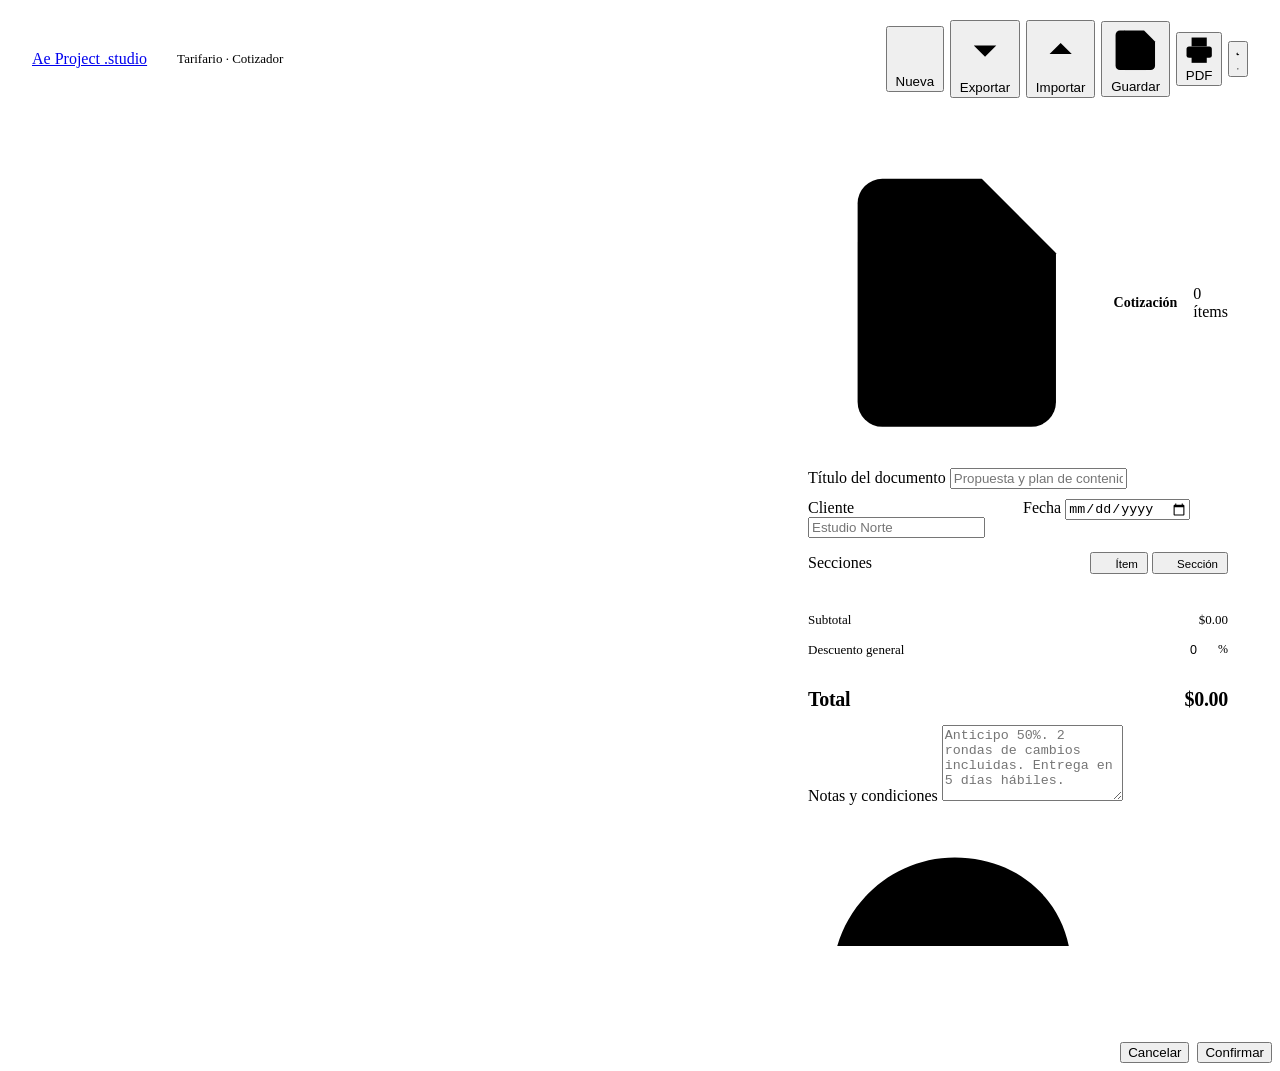
==== tarifario.html @ f72361fa "Add files via upload" ====
<!DOCTYPE html>
<html lang="es" data-theme="light">
<head>
<meta charset="UTF-8" />
<meta name="viewport" content="width=device-width, initial-scale=1.0" />
<meta name="theme-color" content="#FE0557" />
<title>Tarifario · Ae Project .studio</title>
<link rel="preconnect" href="https://fonts.googleapis.com">
<link rel="preconnect" href="https://fonts.gstatic.com" crossorigin>
<link href="https://fonts.googleapis.com/css2?family=Inter:wght@400;500;600;700&family=JetBrains+Mono:wght@400;500&display=swap" rel="stylesheet">
<link rel="stylesheet" href="assets/base.css" />

<style>
  /* ============================================================
     Header de aplicación
     ============================================================ */
  .app-header {
    position: sticky; top: 0; z-index: 50;
    display: flex; align-items: center; gap: 14px;
    padding: 12px 24px;
    background: color-mix(in srgb, var(--bg) 82%, transparent);
    backdrop-filter: blur(14px);
    -webkit-backdrop-filter: blur(14px);
    border-bottom: 1px solid var(--border);
  }
  .app-header .tool-name {
    font-size: 13px; color: var(--text-muted);
    padding-left: 12px; margin-left: 4px;
    border-left: 1px solid var(--border);
  }
  .app-header .spacer { flex: 1; }
  .app-header .actions { display: flex; gap: 6px; align-items: center; }

  /* ============================================================
     Layout
     ============================================================ */
  .tarifario-main {
    display: grid;
    grid-template-columns: minmax(0, 1fr) 460px;
    gap: 24px;
    padding: 24px;
    max-width: 1480px;
    margin: 0 auto;
    align-items: start;
  }

  /* ---------- Catálogo ---------- */
  .cat-block { margin-bottom: 32px; }
  .cat-block:last-child { margin-bottom: 0; }
  .cat-head {
    display: flex; align-items: center; gap: 12px;
    margin-bottom: 14px;
  }
  .cat-head .cat-name {
    font-size: 11px; font-weight: 600;
    text-transform: uppercase; letter-spacing: 0.1em;
    color: var(--text-subtle);
    white-space: nowrap;
  }
  .cat-head .cat-rule { flex: 1; height: 1px; background: var(--border); }
  .cat-head .cat-count {
    font-family: var(--font-mono);
    font-size: 11px;
    color: var(--text-subtle);
  }

  .serv-grid {
    display: grid;
    grid-template-columns: repeat(auto-fill, minmax(240px, 1fr));
    gap: 10px;
  }

  .serv {
    text-align: left;
    background: var(--surface);
    border: 1px solid var(--border);
    border-radius: var(--r-lg);
    padding: 14px;
    display: flex; flex-direction: column; gap: 8px;
    transition: border-color var(--dur) var(--ease),
                transform var(--dur) var(--ease),
                box-shadow var(--dur) var(--ease);
    cursor: pointer;
    font: inherit; color: inherit;
  }
  .serv:hover {
    transform: translateY(-2px);
    border-color: transparent;
    box-shadow: var(--shadow-md);
  }
  .serv:active { transform: translateY(0); }
  .serv .serv-name {
    font-size: 13.5px; font-weight: 600;
    line-height: 1.35;
    color: var(--text);
  }
  .serv .serv-desc {
    font-size: 12px; color: var(--text-muted);
    line-height: 1.5;
    display: -webkit-box;
    -webkit-line-clamp: 3;
    -webkit-box-orient: vertical;
    overflow: hidden;
  }
  .serv .serv-foot {
    margin-top: auto;
    padding-top: 10px;
    display: flex; align-items: baseline; justify-content: space-between;
    gap: 8px;
  }
  .serv .serv-price {
    font-size: 15px; font-weight: 700;
    color: var(--brand);
    letter-spacing: -0.01em;
    font-variant-numeric: tabular-nums;
  }
  .serv .serv-price small {
    font-weight: 500; font-size: 11px;
    color: var(--text-subtle);
    letter-spacing: 0;
    margin-left: 4px;
  }
  .serv .serv-range {
    font-size: 11px;
    color: var(--text-subtle);
    font-family: var(--font-mono);
  }

  /* ---------- Panel de cotización ---------- */
  .cotizacion {
    position: sticky;
    top: 84px;
    background: var(--surface);
    border: 1px solid var(--border);
    border-radius: var(--r-lg);
    padding: 20px;
    max-height: calc(100vh - 108px);
    display: flex; flex-direction: column;
    gap: 16px;
  }
  .cotizacion .cot-head {
    display: flex; align-items: center; gap: 8px;
  }
  .cotizacion .cot-title {
    font-size: 14px; font-weight: 600;
  }
  .cotizacion .cot-body {
    display: flex; flex-direction: column; gap: 14px;
    overflow-y: auto;
    padding-right: 4px;
    margin-right: -4px;
  }
  .cotizacion .cot-body::-webkit-scrollbar { width: 6px; }
  .cotizacion .cot-body::-webkit-scrollbar-thumb {
    background: var(--surface-3); border-radius: 3px;
  }

  .meta-fields {
    display: grid;
    grid-template-columns: 1fr 1fr;
    gap: 10px;
  }
  .meta-fields .field-full { grid-column: 1 / -1; }

  /* Secciones */
  .seciones-head {
    display: flex;
    align-items: center;
    justify-content: space-between;
    margin-bottom: 10px;
  }
  .seciones-list {
    display: flex;
    flex-direction: column;
    gap: 10px;
  }
  .sec-block {
    background: var(--surface-2);
    border: 1px solid var(--border);
    border-radius: var(--r-md);
    padding: 10px;
    transition: border-color var(--dur) var(--ease),
                box-shadow var(--dur) var(--ease);
    cursor: default;
  }
  .sec-block.active {
    border-color: var(--brand);
    box-shadow: 0 0 0 3px var(--brand-glow);
  }
  .sec-block .sec-block-head {
    display: flex;
    align-items: center;
    gap: 6px;
    margin-bottom: 8px;
  }
  .sec-block .sec-num {
    font-family: var(--font-mono);
    font-size: 10px;
    color: var(--text-subtle);
    background: var(--surface-3);
    min-width: 20px;
    height: 20px;
    border-radius: var(--r-xs);
    display: inline-flex; align-items: center; justify-content: center;
    flex-shrink: 0;
    padding: 0 5px;
  }
  .sec-block .sec-title-input {
    flex: 1;
    min-width: 0;
    font: inherit;
    font-size: 13px;
    font-weight: 600;
    background: transparent;
    border: 1px solid transparent;
    border-radius: var(--r-xs);
    padding: 3px 6px;
    margin: -3px -6px;
    color: var(--text);
    transition: all var(--dur) var(--ease);
  }
  .sec-block .sec-title-input:hover { border-color: var(--border); }
  .sec-block .sec-title-input:focus {
    outline: none;
    background: var(--surface);
    border-color: var(--brand);
  }
  .sec-block .sec-title-input::placeholder {
    color: var(--text-subtle);
    font-weight: 500;
    font-style: italic;
  }
  .sec-block .sec-del {
    width: 22px; height: 22px; padding: 0;
    display: flex; align-items: center; justify-content: center;
    border-radius: var(--r-sm);
    color: var(--text-subtle);
    background: transparent; border: 0;
    cursor: pointer;
    transition: all var(--dur) var(--ease);
    flex-shrink: 0;
  }
  .sec-block .sec-del:hover {
    background: var(--danger-subtle);
    color: var(--danger);
  }
  .sec-block .sec-items {
    display: flex;
    flex-direction: column;
    gap: 6px;
  }
  .sec-block .sec-empty {
    border: 1px dashed var(--border);
    border-radius: var(--r-sm);
    padding: 12px 10px;
    text-align: center;
    font-size: 11.5px;
    color: var(--text-subtle);
    line-height: 1.5;
  }
  .sec-block .sec-subtotal {
    display: flex;
    justify-content: space-between;
    align-items: center;
    padding-top: 8px;
    margin-top: 6px;
    border-top: 1px solid var(--border);
    font-size: 12px;
    color: var(--text-muted);
    font-variant-numeric: tabular-nums;
  }
  .sec-block .sec-subtotal strong {
    color: var(--text);
    font-weight: 600;
  }

  /* Items dentro de secciones (reusa la misma estructura visual) */
  .item {
    background: var(--surface);
    border: 1px solid var(--border);
    border-radius: var(--r-sm);
    padding: 8px;
    display: grid;
    grid-template-columns: 1fr auto;
    gap: 4px 6px;
    transition: border-color var(--dur) var(--ease);
  }
  .item:hover { border-color: var(--border-strong); }
  .item .item-name {
    grid-column: 1 / 2;
    font-size: 12.5px; font-weight: 600;
    line-height: 1.3;
    overflow: hidden;
    color: var(--text);
  }
  .item .item-name input {
    width: 100%;
    font: inherit; font-weight: 600;
    background: transparent;
    border: 1px solid transparent;
    border-radius: var(--r-xs);
    padding: 2px 4px; margin: -2px -4px;
    color: inherit;
    transition: all var(--dur) var(--ease);
  }
  .item .item-name input:hover { border-color: var(--border); }
  .item .item-name input:focus {
    outline: none;
    background: var(--surface-2);
    border-color: var(--brand);
  }
  .item .item-remove {
    grid-column: 2 / 3;
    width: 20px; height: 20px; padding: 0;
    display: flex; align-items: center; justify-content: center;
    border-radius: var(--r-xs);
    color: var(--text-subtle);
    background: transparent; border: 0; cursor: pointer;
    transition: all var(--dur) var(--ease);
  }
  .item .item-remove:hover {
    background: var(--danger-subtle);
    color: var(--danger);
  }
  .item .item-desc {
    grid-column: 1 / -1;
    width: 100%;
    font: inherit;
    font-size: 11.5px;
    line-height: 1.5;
    color: var(--text-muted);
    background: transparent;
    border: 1px solid transparent;
    border-radius: var(--r-xs);
    padding: 3px 5px;
    margin: -2px -5px;
    resize: none;
    overflow: hidden;
    min-height: 20px;
    transition: all var(--dur) var(--ease);
  }
  .item .item-desc::placeholder {
    color: var(--text-subtle);
    font-style: italic;
  }
  .item .item-desc:hover { border-color: var(--border); }
  .item .item-desc:focus {
    outline: none;
    background: var(--surface-2);
    border-color: var(--brand);
    color: var(--text);
    box-shadow: 0 0 0 2px var(--brand-glow);
  }
  .item .item-row {
    grid-column: 1 / -1;
    display: grid;
    grid-template-columns: 52px 1fr auto;
    gap: 5px;
    align-items: center;
    margin-top: 2px;
  }
  .item .item-row input {
    width: 100%;
    height: 24px;
    padding: 0 6px;
    background: var(--surface-2);
    border: 1px solid var(--border);
    border-radius: var(--r-xs);
    font-size: 11.5px;
    font-variant-numeric: tabular-nums;
    color: var(--text);
    transition: all var(--dur) var(--ease);
  }
  .item .item-row input:hover { border-color: var(--border-strong); }
  .item .item-row input:focus {
    outline: none;
    border-color: var(--brand);
    box-shadow: 0 0 0 2px var(--brand-glow);
  }
  .item .item-sub {
    font-size: 12px; font-weight: 600;
    font-variant-numeric: tabular-nums;
    color: var(--text);
    min-width: 60px; text-align: right;
  }
  .item .item-hint {
    grid-column: 1 / -1;
    font-family: var(--font-mono);
    font-size: 10px;
    color: var(--text-subtle);
  }
  .item .qty-suffix { position: relative; }
  .item .qty-suffix input { padding-right: 24px; }
  .item .qty-suffix::after {
    content: attr(data-unit);
    position: absolute;
    right: 6px; top: 50%;
    transform: translateY(-50%);
    font-size: 9.5px;
    color: var(--text-subtle);
    text-transform: uppercase;
    letter-spacing: 0.05em;
    pointer-events: none;
  }

  /* Totales globales */
  .totales {
    border-top: 1px solid var(--border);
    padding-top: 14px;
    display: flex; flex-direction: column; gap: 8px;
    font-variant-numeric: tabular-nums;
  }
  .totales .l {
    display: flex; justify-content: space-between; align-items: center;
    font-size: 13px; color: var(--text-muted);
  }
  .totales .l.big {
    padding-top: 12px;
    margin-top: 4px;
    border-top: 1px solid var(--border);
    font-size: 20px; font-weight: 700;
    color: var(--text);
    letter-spacing: -0.015em;
  }
  .totales .disc-row {
    display: flex; justify-content: space-between; align-items: center;
    font-size: 13px; color: var(--text-muted);
    gap: 8px;
  }
  .totales .disc-row .disc-input {
    width: 72px; height: 28px;
    text-align: right;
    padding: 0 8px;
    background: var(--surface-2);
    border: 1px solid var(--border);
    border-radius: var(--r-sm);
    font-size: 12.5px;
    font-variant-numeric: tabular-nums;
    color: var(--text);
    transition: all var(--dur) var(--ease);
  }
  .totales .disc-row .disc-input:focus {
    outline: none;
    border-color: var(--brand);
    box-shadow: 0 0 0 3px var(--brand-glow);
  }
  .totales .disc-row .disc-suffix {
    font-family: var(--font-mono);
    font-size: 12px;
    color: var(--text-subtle);
    margin-left: -4px;
  }

  /* Saved list */
  .saved-head {
    display: flex; align-items: center; justify-content: space-between;
    margin-bottom: 10px;
  }
  .saved-list { display: flex; flex-direction: column; gap: 6px; }
  .saved-item {
    display: flex; align-items: center; gap: 8px;
    padding: 8px 8px 8px 12px;
    background: var(--surface-2);
    border: 1px solid var(--border);
    border-radius: var(--r-sm);
    font-size: 12.5px;
    transition: all var(--dur) var(--ease);
  }
  .saved-item:hover { border-color: var(--border-strong); }
  .saved-item .si-name {
    flex: 1;
    overflow: hidden; text-overflow: ellipsis; white-space: nowrap;
    color: var(--text);
  }
  .saved-item .si-date {
    font-family: var(--font-mono);
    font-size: 10.5px;
    color: var(--text-subtle);
  }
  .saved-item button {
    width: 24px; height: 24px; padding: 0;
    display: flex; align-items: center; justify-content: center;
    border-radius: var(--r-xs);
    color: var(--text-subtle);
    background: transparent; border: 0; cursor: pointer;
    transition: all var(--dur) var(--ease);
  }
  .saved-item button:hover {
    background: var(--surface-3);
    color: var(--text);
  }
  .saved-item button.danger:hover {
    background: var(--danger-subtle);
    color: var(--danger);
  }

  /* Personalización del PDF */
  .pdf-custom {
    border-top: 1px solid var(--border);
    padding-top: 14px;
    display: flex;
    flex-direction: column;
    gap: 10px;
  }
  .pdf-custom-head {
    display: flex;
    align-items: center;
    gap: 8px;
  }
  .pdf-custom-head .pch-title {
    font-size: 10.5px;
    text-transform: uppercase;
    letter-spacing: 0.08em;
    color: var(--text-subtle);
    font-weight: 600;
  }
  .pdf-fields {
    display: flex;
    flex-direction: column;
    gap: 6px;
  }
  .pdf-fields .mini-label {
    font-size: 10.5px;
    text-transform: uppercase;
    letter-spacing: 0.08em;
    color: var(--text-subtle);
    font-weight: 600;
  }

  /* Modal */
  .modal-head {
    display: flex; align-items: flex-start; gap: 12px;
    margin-bottom: 10px;
  }
  .modal-title {
    flex: 1;
    font-size: 16px; font-weight: 600;
    letter-spacing: -0.01em;
    line-height: 1.3;
  }
  .modal-x {
    width: 28px; height: 28px;
    margin: -4px -4px 0 0;
    display: flex; align-items: center; justify-content: center;
    border-radius: var(--r-sm);
    color: var(--text-subtle);
    background: transparent; border: 0; cursor: pointer;
    transition: all var(--dur) var(--ease);
  }
  .modal-x:hover { background: var(--surface-2); color: var(--text); }
  .modal-body {
    font-size: 13.5px; color: var(--text-muted);
    line-height: 1.55;
    margin-bottom: 20px;
  }
  .modal-input { margin-bottom: 20px; }
  .modal-actions {
    display: flex; justify-content: flex-end; gap: 8px;
  }

  /* Toast host */
  .toast-host {
    position: fixed;
    bottom: 24px; right: 24px;
    z-index: 200;
    display: flex; flex-direction: column; gap: 8px;
    pointer-events: none;
  }
  .toast-host .toast {
    pointer-events: auto;
    animation: toastIn 260ms var(--ease);
  }
  @keyframes toastIn {
    from { opacity: 0; transform: translateY(12px) scale(0.98); }
  }

  /* Responsive */
  @media (max-width: 1080px) {
    .tarifario-main { grid-template-columns: 1fr; padding: 16px; }
    .cotizacion { position: static; max-height: none; }
    .app-header { padding: 10px 16px; flex-wrap: wrap; }
    .app-header .tool-name { display: none; }
  }
  @media (max-width: 520px) {
    .meta-fields { grid-template-columns: 1fr; }
    .serv-grid { grid-template-columns: 1fr; }
    .app-header .actions .label-hide { display: none; }
  }
</style>
</head>

<body>

<!-- ============================================================ HEADER -->
<header class="app-header">
  <a href="index.html" class="brand">
    <span class="brand-dot"></span>
    <span class="brand-name">Ae Project</span>
    <span class="brand-tld">.studio</span>
  </a>
  <span class="tool-name">Tarifario · Cotizador</span>
  <div class="spacer"></div>

  <div class="actions">
    <button class="btn btn-ghost btn-sm" id="btnNueva">
      <svg class="icon icon-sm" viewBox="0 0 24 24"><path d="M12 5v14M5 12h14"/></svg>
      <span class="label-hide">Nueva</span>
    </button>
    <button class="btn btn-ghost btn-sm" id="btnExportar">
      <svg class="icon icon-sm" viewBox="0 0 24 24"><path d="M12 3v12M7 10l5 5 5-5M5 21h14"/></svg>
      <span class="label-hide">Exportar</span>
    </button>
    <button class="btn btn-ghost btn-sm" id="btnImportar">
      <svg class="icon icon-sm" viewBox="0 0 24 24"><path d="M12 21V9M7 14l5-5 5 5M5 3h14"/></svg>
      <span class="label-hide">Importar</span>
    </button>
    <button class="btn btn-secondary btn-sm" id="btnGuardar">
      <svg class="icon icon-sm" viewBox="0 0 24 24"><path d="M19 21H5a2 2 0 0 1-2-2V5a2 2 0 0 1 2-2h11l5 5v11a2 2 0 0 1-2 2z"/><polyline points="17 21 17 13 7 13 7 21"/><polyline points="7 3 7 8 15 8"/></svg>
      <span class="label-hide">Guardar</span>
    </button>
    <button class="btn btn-primary btn-sm" id="btnImprimir">
      <svg class="icon icon-sm" viewBox="0 0 24 24"><polyline points="6 9 6 2 18 2 18 9"/><path d="M6 18H4a2 2 0 0 1-2-2v-5a2 2 0 0 1 2-2h16a2 2 0 0 1 2 2v5a2 2 0 0 1-2 2h-2"/><rect x="6" y="14" width="12" height="8"/></svg>
      PDF
    </button>

    <button class="theme-toggle" id="themeToggle" aria-label="Cambiar tema">
      <svg class="icon icon-moon" viewBox="0 0 24 24"><path d="M21 12.79A9 9 0 1 1 11.21 3 7 7 0 0 0 21 12.79z"/></svg>
      <svg class="icon icon-sun" viewBox="0 0 24 24"><circle cx="12" cy="12" r="4"/><path d="M12 2v2M12 20v2M4.93 4.93l1.41 1.41M17.66 17.66l1.41 1.41M2 12h2M20 12h2M6.34 17.66l-1.41 1.41M19.07 4.93l-1.41 1.41"/></svg>
    </button>
  </div>
</header>

<!-- ============================================================ MAIN -->
<main class="tarifario-main">

  <div class="catalogo" id="catalogo"></div>

  <aside class="cotizacion">
    <div class="cot-head">
      <svg class="icon" viewBox="0 0 24 24" style="color:var(--text-muted)"><path d="M14 2H6a2 2 0 0 0-2 2v16a2 2 0 0 0 2 2h12a2 2 0 0 0 2-2V8z"/><polyline points="14 2 14 8 20 8"/></svg>
      <span class="cot-title">Cotización</span>
      <div class="spacer" style="flex:1"></div>
      <span class="badge" id="badgeCount">0 ítems</span>
    </div>

    <div class="cot-body">

      <div class="meta-fields">
        <div class="field field-full">
          <label class="field-label">Título del documento</label>
          <input class="input" type="text" id="titulo" placeholder="Propuesta y plan de contenido" />
        </div>
        <div class="field">
          <label class="field-label">Cliente</label>
          <input class="input" type="text" id="cliente" placeholder="Estudio Norte" />
        </div>
        <div class="field">
          <label class="field-label">Fecha</label>
          <input class="input" type="date" id="fecha" />
        </div>
      </div>

      <div>

<div class="seciones-head">
  <span class="field-label" style="margin:0">Secciones</span>
  <div style="display:flex;gap:4px">
    <button class="btn btn-ghost btn-sm" id="btnCustom" style="height:22px;padding:0 8px;font-size:11.5px">
      <svg class="icon icon-sm" viewBox="0 0 24 24" style="width:12px;height:12px"><path d="M12 5v14M5 12h14"/></svg>
      Ítem
    </button>
    <button class="btn btn-ghost btn-sm" id="btnAddSeccion" style="height:22px;padding:0 8px;font-size:11.5px">
      <svg class="icon icon-sm" viewBox="0 0 24 24" style="width:12px;height:12px"><path d="M12 5v14M5 12h14"/></svg>
      Sección
    </button>
  </div>
</div>
        
        <div class="seciones-list" id="seccionesList"></div>

      </div>

      <div class="totales">
        <div class="l">
          <span>Subtotal</span>
          <span id="subtotal">$0.00</span>
        </div>
        <div class="disc-row">
          <span>Descuento general</span>
          <div style="display:flex;align-items:center;gap:2px">
            <input class="disc-input" type="number" id="descuento" min="0" max="100" step="1" value="0" />
            <span class="disc-suffix">%</span>
          </div>
        </div>
        <div class="l big">
          <span>Total</span>
          <span id="total">$0.00</span>
        </div>
      </div>

      <div class="field">
        <label class="field-label">Notas y condiciones</label>
        <textarea class="textarea" id="notas" placeholder="Anticipo 50%. 2 rondas de cambios incluidas. Entrega en 5 días hábiles." style="min-height:70px"></textarea>
      </div>

      <!-- Personalización del PDF -->
      <div class="pdf-custom">
        <div class="pdf-custom-head">
          <svg class="icon icon-sm" viewBox="0 0 24 24" style="color:var(--text-subtle)"><circle cx="13.5" cy="6.5" r=".5"/><circle cx="17.5" cy="10.5" r=".5"/><circle cx="8.5" cy="7.5" r=".5"/><circle cx="6.5" cy="12.5" r=".5"/><path d="M12 2C6.5 2 2 6.5 2 12s4.5 10 10 10c.9 0 1.6-.7 1.6-1.6 0-.4-.2-.8-.4-1.1-.3-.3-.4-.6-.4-1.1 0-.9.7-1.6 1.6-1.6H16c3 0 5.5-2.5 5.5-5.5C21.5 6 17.5 2 12 2z"/></svg>
          <span class="pch-title">Personalización del PDF</span>
        </div>

        <div class="pdf-fields">
          <span class="mini-label">Mostrar en el PDF</span>
          <div class="chips-row" id="pdfFieldToggles"></div>
        </div>
      </div>

      <button class="btn btn-ghost btn-sm" id="btnLimpiar" style="color:var(--danger);width:100%">
        <svg class="icon icon-sm" viewBox="0 0 24 24"><path d="M3 6h18M8 6V4a2 2 0 0 1 2-2h4a2 2 0 0 1 2 2v2M19 6l-1 14a2 2 0 0 1-2 2H8a2 2 0 0 1-2-2L5 6"/></svg>
        Vaciar cotización
      </button>

      <div class="saved">
        <div class="saved-head">
          <span class="field-label" style="margin:0">Guardadas</span>
          <span class="badge" id="badgeSaved">0</span>
        </div>
        <div class="saved-list" id="savedList"></div>
      </div>

    </div>
  </aside>

</main>

<!-- Modal reutilizable -->
<div class="modal" id="appModal" role="dialog" aria-modal="true">
  <div class="modal-backdrop" data-close></div>
  <div class="modal-panel">
    <div class="modal-head">
      <h3 class="modal-title" id="modalTitle"></h3>
      <button class="modal-x" data-close aria-label="Cerrar">
        <svg class="icon icon-sm" viewBox="0 0 24 24"><path d="M18 6L6 18M6 6l12 12"/></svg>
      </button>
    </div>
    <p class="modal-body" id="modalBody"></p>
    <div class="modal-input" id="modalInputWrap" hidden>
      <input class="input" id="modalInput" />
    </div>
    <div class="modal-actions">
      <button class="btn btn-ghost" data-close id="modalCancel">Cancelar</button>
      <button class="btn btn-primary" id="modalConfirm">Confirmar</button>
    </div>
  </div>
</div>

<div id="printArea"></div>
<div class="toast-host" id="toastHost"></div>

<script src="assets/utils.js"></script>
<script>
/* ============================================================
   CONFIGURACIÓN
   ────────────────────────────────────────────────────────────
   LOGO: coloca tu archivo en assets/logo.png (PNG con
   transparencia). Si no existe, se usará el "Ae" por defecto.
   ============================================================ */
const LOGO_URL = "assets/logo.png";

/* ============================================================
   DATOS — edita aquí precios y servicios
   ============================================================ */
const SERVICIOS = [
  { id:"h-operativa", cat:"Tarifas por hora", nombre:"Hora operativa base", desc:"Para presupuestos a medida o tareas misceláneas.", precio:5, unidad:"hora" },
  { id:"h-extra", cat:"Tarifas por hora", nombre:"Hora de trabajo extra", desc:"Cambios estructurales que exceden el contrato inicial.", precio:10, unidad:"hora" },
  { id:"h-grabacion", cat:"Tarifas por hora", nombre:"Hora de grabación en sitio", desc:"Cobertura presencial (Samsung S24 FE + Open Camera).", precio:10, unidad:"hora" },
  { id:"h-asesoria", cat:"Tarifas por hora", nombre:"Asesoría / Consultoría de marca", desc:"Reunión estratégica de ideación, sin ejecución de diseño.", precio:15, unidad:"hora" },

  { id:"d-post", cat:"Diseño Gráfico", nombre:"Post estático individual (Feed)", desc:"Pieza única para feed.", precio:5, unidad:"pieza" },
  { id:"d-historia", cat:"Diseño Gráfico", nombre:"Historia estática individual", desc:"Pieza única para historias.", precio:4, unidad:"pieza" },
  { id:"d-carrusel-basico", cat:"Diseño Gráfico", nombre:"Carrusel Básico", desc:"Hasta 5 slides.", precio:10, unidad:"carrusel" },
  { id:"d-carrusel-ext", cat:"Diseño Gráfico", nombre:"Carrusel Extendido", desc:"De 6 a 10 slides.", precio:15, unidad:"carrusel" },
  { id:"d-impresion", cat:"Diseño Gráfico", nombre:"Diseño para impresión", desc:"Flyer, pendón o menú según complejidad e ilustración.", precioMin:30, precioMax:80, unidad:"pieza" },
  { id:"d-highlights", cat:"Diseño Gráfico", nombre:"Portadas para Highlights", desc:"Pack de 5 portadas para historias destacadas.", precio:15, unidad:"pack" },

  { id:"v-reel-basico", cat:"Edición Audiovisual", nombre:"Reel / TikTok Básico", desc:"Cortes rítmicos, música en tendencia, subtítulos. Máx 30 s.", precio:15, unidad:"video" },
  { id:"v-reel-pro", cat:"Edición Audiovisual", nombre:"Reel / TikTok Pro", desc:"Etalonaje, cortes dinámicos, subtítulos animados, SFX y motion básico. Máx 60 s.", precio:20, unidad:"video" },
  { id:"v-logo-anim", cat:"Edición Audiovisual", nombre:"Animación de Logo", desc:"Motion graphics según vectorización previa y duración.", precioMin:30, precioMax:60, unidad:"animación" },

  { id:"3d-producto", cat:"Especialidad 3D", nombre:"Render 3D de Producto", desc:"Fondo neutro/estudio, 3 vistas en resolución 4K.", precioMin:60, precioMax:80, unidad:"render" },
  { id:"3d-arq", cat:"Especialidad 3D", nombre:"Render Arquitectónico (ArchViz)", desc:"Precio por escena.", precioMin:120, precioMax:180, unidad:"escena" },

  { id:"p-esencial", cat:"Paquetes Redes Sociales", nombre:"Plan Esencial", desc:"8 piezas estáticas · 4 Reels Pro · 1 sesión de grabación (4 h) · Optimización de perfil. Sin gestión de comunidad.", precio:140, unidad:"mes" },
  { id:"p-pro", cat:"Paquetes Redes Sociales", nombre:"Plan Pro", desc:"10 piezas estáticas · 6 Reels Pro · 2 sesiones de grabación (8 h) · Portadas de Highlights + grilla mensual.", precio:220, unidad:"mes" },
  { id:"p-premium", cat:"Paquetes Redes Sociales", nombre:"Plan Premium", desc:"12 piezas de alta complejidad · 8 Reels Pro con Motion avanzado · 2 sesiones extendidas (12 h) · Copys estratégicos y asesoría prioritaria.", precio:330, unidad:"mes" },

  { id:"b-express", cat:"Identidad Visual", nombre:"Logo Express", desc:"2 propuestas · archivos finales PNG/JPG + vectores (AI/SVG) · 2 rondas de corrección.", precio:40, unidad:"proyecto" },
  { id:"b-pro", cat:"Identidad Visual", nombre:"Logo Pro", desc:"3 propuestas · vectores · Manual de Marca Básico · 3 mockups 3D o fotográficos · 3 rondas.", precio:100, unidad:"proyecto" },
  { id:"b-elite", cat:"Identidad Visual", nombre:"Identidad Elite", desc:"Hasta 5 propuestas · Manual de Identidad Completo · Animación 2D del logo · 1 render 3D · Papelería básica.", precio:300, unidad:"proyecto" },
];

const EMPRESA = {
  nombre: 'Ae Project',
  tld: '.studio',
  tagline: 'Diseño · Contenido · Dirección visual',
  email: 'aeproject.ve@gmail.com',
  web: '@aeproject.ve',
  telefono: '+58 424 722 6700',
  validez: '15 días',
};

const PDF_FIELDS = [
  { id: "cliente", label: "Cliente" },
  { id: "fecha",   label: "Fecha" },
  { id: "validez", label: "Validez" },
];

/* ============================================================
   ESTADO
   ============================================================ */
const LS_KEY = "tarifario-cotizador-v4";
const LS_KEY_OLD = "tarifario-cotizador-v3";

function newSectionId() {
  return "sec_" + Date.now().toString(36) + "_" + Math.random().toString(36).slice(2, 6);
}

function emptySection(titulo) {
  return { id: newSectionId(), titulo: titulo || "", items: [] };
}

let state = {
  titulo: "",
  cliente: "",
  fecha: today(),
  descuento: 0,
  notas: "",
  secciones: [emptySection()],
  guardadas: [],
  pdfFields: { cliente: true, fecha: true, validez: true },
};

function save() { store.set(LS_KEY, state); }

function load() {
  let saved = store.get(LS_KEY);
  // Migración desde v3 (items planos)
  if (!saved) {
    saved = store.get(LS_KEY_OLD);
    if (saved) {
      // Envolver items viejos en una sola sección
      const oldItems = Array.isArray(saved.items) ? saved.items : [];
      const oldProyecto = saved.proyecto || "";
      saved = {
        titulo: oldProyecto,
        cliente: saved.cliente || "",
        fecha: saved.fecha || today(),
        descuento: saved.descuento || 0,
        notas: saved.notas || "",
        secciones: [{ id: newSectionId(), titulo: "", items: oldItems }],
        guardadas: Array.isArray(saved.guardadas) ? saved.guardadas : [],
        pdfFields: saved.pdfFields || { cliente: true, fecha: true, validez: true },
      };
    }
  }
  if (saved) state = { ...state, ...saved };

  if (!state.fecha) state.fecha = today();
  if (!Array.isArray(state.secciones) || state.secciones.length === 0) {
    state.secciones = [emptySection()];
  }
  state.secciones.forEach(sec => {
    if (!sec.id) sec.id = newSectionId();
    if (typeof sec.titulo !== "string") sec.titulo = "";
    if (!Array.isArray(sec.items)) sec.items = [];
  });
  if (!Array.isArray(state.guardadas)) state.guardadas = [];
  if (!state.pdfFields) state.pdfFields = { cliente: true, fecha: true, validez: true };
  PDF_FIELDS.forEach(f => {
    if (typeof state.pdfFields[f.id] !== "boolean") state.pdfFields[f.id] = true;
  });
}

const servicio = id => SERVICIOS.find(s => s.id === id);
const precioBase = s => s.precio != null ? s.precio : s.precioMin;
const secById = id => state.secciones.find(s => s.id === id);

/* Sección activa (no se persiste) */
let activeSectionId = null;
function ensureActive() {
  if (!secById(activeSectionId)) {
    activeSectionId = state.secciones[0] ? state.secciones[0].id : null;
  }
}

/* ============================================================
   MODAL
   ============================================================ */
const Modal = (() => {
  const el = () => $('#appModal');
  let onConfirmCb = null;
  let keyHandler = null;

  function open({ title, body, input, placeholder, defaultValue, confirmLabel = 'Confirmar', cancelLabel = 'Cancelar', danger = false, onConfirm }) {
    $('#modalTitle').textContent = title || '';
    const bodyEl = $('#modalBody');
    bodyEl.textContent = body || '';
    bodyEl.hidden = !body;

    const inputWrap = $('#modalInputWrap');
    const inputEl = $('#modalInput');
    if (input) {
      inputWrap.hidden = false;
      inputEl.placeholder = placeholder || '';
      inputEl.value = defaultValue || '';
      inputEl.type = 'text';
    } else {
      inputWrap.hidden = true;
      inputEl.value = '';
    }

    const confirmBtn = $('#modalConfirm');
    confirmBtn.textContent = confirmLabel;
    confirmBtn.className = 'btn ' + (danger ? 'btn-danger' : 'btn-primary');
    $('#modalCancel').textContent = cancelLabel;

    onConfirmCb = onConfirm;
    el().classList.add('on');

    setTimeout(() => {
      if (input) { inputEl.focus(); inputEl.select(); }
      else confirmBtn.focus();
    }, 60);

    keyHandler = (e) => {
      if (e.key === 'Escape') { e.preventDefault(); close(); }
      else if (e.key === 'Enter') {
        if (e.target && e.target.id === 'modalCancel') return;
        e.preventDefault();
        triggerConfirm();
      }
    };
    document.addEventListener('keydown', keyHandler);
  }

  function triggerConfirm() {
    const hasInput = !$('#modalInputWrap').hidden;
    const value = hasInput ? $('#modalInput').value.trim() : null;
    const result = onConfirmCb ? onConfirmCb(value) : true;
    if (result !== false) close();
  }

  function close() {
    el().classList.remove('on');
    onConfirmCb = null;
    if (keyHandler) document.removeEventListener('keydown', keyHandler);
    keyHandler = null;
  }

  function init() {
    el().querySelectorAll('[data-close]').forEach(n => n.addEventListener('click', close));
    $('#modalConfirm').addEventListener('click', triggerConfirm);
  }

  return { open, close, init };
})();

/* ============================================================
   TOASTS
   ============================================================ */
function toast(title, desc = '', variant = 'brand') {
  const icons = {
    brand:   '<svg class="icon toast-icon" viewBox="0 0 24 24"><path d="M12 2v6l4 2"/><path d="M4 12a8 8 0 1 0 16 0 8 8 0 0 0-16 0z"/></svg>',
    success: '<svg class="icon toast-icon" viewBox="0 0 24 24"><path d="M22 11.08V12a10 10 0 1 1-5.93-9.14"/><polyline points="22 4 12 14.01 9 11.01"/></svg>',
    danger:  '<svg class="icon toast-icon" viewBox="0 0 24 24"><circle cx="12" cy="12" r="10"/><path d="M12 8v4M12 16h.01"/></svg>',
    info:    '<svg class="icon toast-icon" viewBox="0 0 24 24"><circle cx="12" cy="12" r="10"/><path d="M12 16v-4M12 8h.01"/></svg>',
  };
  const el = document.createElement('div');
  el.className = `toast ${variant}`;
  el.innerHTML = `
    ${icons[variant] || icons.info}
    <div style="flex:1">
      <div class="toast-title">${escapeHTML(title)}</div>
      ${desc ? `<div class="toast-desc">${escapeHTML(desc)}</div>` : ''}
    </div>
    <button class="toast-close" aria-label="Cerrar">
      <svg class="icon icon-sm" viewBox="0 0 24 24"><path d="M18 6L6 18M6 6l12 12"/></svg>
    </button>
  `;
  el.querySelector('.toast-close').addEventListener('click', () => el.remove());
  $('#toastHost').appendChild(el);
  setTimeout(() => { el.style.opacity = '0'; el.style.transition = 'opacity .3s'; setTimeout(() => el.remove(), 300); }, 3600);
}

/* ============================================================
   AUTO-RESIZE
   ============================================================ */
function autoResize(el) {
  el.style.height = 'auto';
  el.style.height = el.scrollHeight + 'px';
}

/* ============================================================
   TOGGLES PDF FIELDS
   ============================================================ */
function renderPdfFieldToggles() {
  const el = $("#pdfFieldToggles");
  if (!el) return;
  el.innerHTML = PDF_FIELDS.map(f => `
    <button class="filter-chip ${state.pdfFields[f.id] ? "active" : ""}" data-pdf-field="${f.id}">
      ${escapeHTML(f.label)}
    </button>
  `).join("");
  $$("[data-pdf-field]").forEach(b => b.addEventListener("click", () => {
    const id = b.dataset.pdfField;
    state.pdfFields[id] = !state.pdfFields[id];
    save();
    renderPdfFieldToggles();
  }));
}

/* ============================================================
   RENDER — Catálogo
   ============================================================ */
function renderCatalogo() {
  const groups = {};
  SERVICIOS.forEach(s => { (groups[s.cat] = groups[s.cat] || []).push(s); });

  const html = Object.entries(groups).map(([cat, list]) => `
    <section class="cat-block">
      <div class="cat-head">
        <span class="cat-name">${escapeHTML(cat)}</span>
        <span class="cat-rule"></span>
        <span class="cat-count">${list.length}</span>
      </div>
      <div class="serv-grid">
        ${list.map(s => {
          const hasRange = s.precioMin != null;
          const priceMain = hasRange ? fmt(s.precioMin) : fmt(s.precio);
          const pricePrefix = hasRange ? 'Desde ' : '';
          const rangeHTML = hasRange
            ? `<div class="serv-range">${fmt(s.precioMin)} – ${fmt(s.precioMax)}</div>`
            : '';
          return `
            <button class="serv" data-add="${s.id}">
              <div class="serv-name">${escapeHTML(s.nombre)}</div>
              ${s.desc ? `<div class="serv-desc">${escapeHTML(s.desc)}</div>` : ''}
              <div class="serv-foot">
                <span class="serv-price">${pricePrefix}${priceMain}<small>/ ${escapeHTML(s.unidad)}</small></span>
              </div>
              ${rangeHTML}
            </button>
          `;
        }).join('')}
      </div>
    </section>
  `).join('');

  $('#catalogo').innerHTML = html;
  $$('[data-add]').forEach(el => {
    el.addEventListener('click', () => addServicioToActive(el.dataset.add));
  });
}

/* ============================================================
   RENDER — Cotización (con secciones)
   ============================================================ */
function renderCotizacion() {
  $('#titulo').value = state.titulo;
  $('#cliente').value = state.cliente;
  $('#fecha').value = state.fecha;
  $('#descuento').value = state.descuento;
  $('#notas').value = state.notas;

  const totalItems = state.secciones.reduce((a, s) => a + s.items.length, 0);
  $('#badgeCount').textContent = `${totalItems} ${totalItems === 1 ? 'ítem' : 'ítems'}`;

  renderSecciones();
  updateTotales();
}

function renderSecciones() {
  ensureActive();
  const list = $('#seccionesList');
  if (!list) return;

  list.innerHTML = state.secciones.map((sec, idx) => {
    const subtotal = sec.items.reduce((a, it) => a + (Number(it.cantidad) || 0) * (Number(it.precio) || 0), 0);
    const isActive = sec.id === activeSectionId;

    const itemsHTML = sec.items.length === 0
      ? `<div class="sec-empty">Sin ítems.<br>Haz clic en un servicio del catálogo para añadirlo aquí.</div>`
      : `<div class="sec-items">${sec.items.map((it, i) => itemHTML(it, idx, i)).join('')}</div>`;

    return `
      <div class="sec-block ${isActive ? 'active' : ''}" data-sec-id="${sec.id}">
        <div class="sec-block-head">
          <span class="sec-num">${idx + 1}</span>
          <input class="sec-title-input" type="text" data-sec-title="${sec.id}" value="${escapeHTML(sec.titulo)}" placeholder="Sin título" />
          <button class="sec-del" data-sec-del="${sec.id}" aria-label="Eliminar sección" title="Eliminar sección">
            <svg class="icon icon-sm" viewBox="0 0 24 24"><path d="M18 6L6 18M6 6l12 12"/></svg>
          </button>
        </div>
        ${itemsHTML}
        <div class="sec-subtotal">
          <span>Subtotal</span>
          <strong>${fmt(subtotal)}</strong>
        </div>
      </div>
    `;
  }).join('');

  // Bindings de sección
  $$('[data-sec-id]').forEach(el => el.addEventListener('click', (e) => {
    // No activar al hacer clic en inputs o botones internos
    if (e.target.closest('input, textarea, button')) return;
    activeSectionId = el.dataset.secId;
    renderSecciones();
  }));

  $$('[data-sec-title]').forEach(inp => inp.addEventListener('input', () => {
    const s = secById(inp.dataset.secTitle);
    if (!s) return;
    s.titulo = inp.value;
    save();
  }));

  $$('[data-sec-del]').forEach(b => b.addEventListener('click', (e) => {
    e.stopPropagation();
    removeSection(b.dataset.secDel);
  }));

  // Bindings de items dentro de cada sección
  bindItemEvents();
}

function itemHTML(it, secIdx, itemIdx) {
  const sub = (Number(it.cantidad) || 0) * (Number(it.precio) || 0);
  const step = it.unidad === 'hora' ? '0.5' : '1';
  const min = it.unidad === 'hora' ? '0.5' : '1';
  
  // ✅ AHORA TODOS LOS NOMBRES SON EDITABLES
  const nameHTML = `<input type="text" data-name="${secIdx}:${itemIdx}" value="${escapeHTML(it.nombre)}" placeholder="Nombre del servicio" />`;

  const hint = it.rango
    ? `<div class="item-hint">Rango: ${fmt(it.rango[0])} – ${fmt(it.rango[1])}</div>`
    : '';
  const unitShort = (it.unidad || '').slice(0, 3);
  
  return `
    <div class="item" data-item="${secIdx}:${itemIdx}">
      <div class="item-name">${nameHTML}</div>
      <button class="item-remove" data-remove="${secIdx}:${itemIdx}" aria-label="Quitar">
        <svg class="icon icon-sm" viewBox="0 0 24 24"><path d="M18 6L6 18M6 6l12 12"/></svg>
      </button>
      <textarea class="item-desc" data-desc="${secIdx}:${itemIdx}" rows="1" placeholder="Descripción…">${escapeHTML(it.descripcion || '')}</textarea>
      <div class="item-row">
        <div class="qty-suffix" data-unit="${escapeHTML(unitShort)}">
          <input type="number" data-cant="${secIdx}:${itemIdx}" value="${it.cantidad}" min="${min}" step="${step}" />
        </div>
        <input type="number" data-precio="${secIdx}:${itemIdx}" value="${it.precio}" min="0" step="0.01" />
        <span class="item-sub">${fmt(sub)}</span>
      </div>
      ${hint}
    </div>
  `;
}

function bindItemEvents() {
  $$('[data-remove]').forEach(b => b.addEventListener('click', () => {
    const [si, ii] = b.dataset.remove.split(':').map(Number);
    const sec = state.secciones[si];
    if (!sec) return;
    sec.items.splice(ii, 1);
    save(); renderCotizacion();
  }));

  $$('[data-cant]').forEach(inp => inp.addEventListener('input', () => {
    const [si, ii] = inp.dataset.cant.split(':').map(Number);
    const sec = state.secciones[si];
    if (!sec) return;
    sec.items[ii].cantidad = inp.value === '' ? 0 : Number(inp.value);
    save();
    const item = inp.closest('.item');
    const sub = (Number(sec.items[ii].cantidad) || 0) * (Number(sec.items[ii].precio) || 0);
    if (item) item.querySelector('.item-sub').textContent = fmt(sub);
    // Actualizar subtotal de sección y totales globales
    const secBlock = inp.closest('.sec-block');
    if (secBlock) {
      const subSec = sec.items.reduce((a, x) => a + (Number(x.cantidad) || 0) * (Number(x.precio) || 0), 0);
      const subEl = secBlock.querySelector('.sec-subtotal strong');
      if (subEl) subEl.textContent = fmt(subSec);
    }
    updateTotales();
  }));

  $$('[data-precio]').forEach(inp => inp.addEventListener('input', () => {
    const [si, ii] = inp.dataset.precio.split(':').map(Number);
    const sec = state.secciones[si];
    if (!sec) return;
    sec.items[ii].precio = inp.value === '' ? 0 : Number(inp.value);
    save();
    const item = inp.closest('.item');
    const sub = (Number(sec.items[ii].cantidad) || 0) * (Number(sec.items[ii].precio) || 0);
    if (item) item.querySelector('.item-sub').textContent = fmt(sub);
    const secBlock = inp.closest('.sec-block');
    if (secBlock) {
      const subSec = sec.items.reduce((a, x) => a + (Number(x.cantidad) || 0) * (Number(x.precio) || 0), 0);
      const subEl = secBlock.querySelector('.sec-subtotal strong');
      if (subEl) subEl.textContent = fmt(subSec);
    }
    updateTotales();
  }));

  $$('[data-name]').forEach(inp => inp.addEventListener('input', () => {
    const [si, ii] = inp.dataset.name.split(':').map(Number);
    const sec = state.secciones[si];
    if (!sec) return;
    sec.items[ii].nombre = inp.value;
    save();
  }));

  $$('[data-desc]').forEach(ta => {
    autoResize(ta);
    ta.addEventListener('input', () => {
      const [si, ii] = ta.dataset.desc.split(':').map(Number);
      const sec = state.secciones[si];
      if (!sec) return;
      sec.items[ii].descripcion = ta.value;
      save();
      autoResize(ta);
    });
  });
}

function updateTotales() {
  const sub = state.secciones.reduce((a, sec) => 
    a + sec.items.reduce((b, it) => b + (Number(it.cantidad) || 0) * (Number(it.precio) || 0), 0)
  , 0);
  const d = Math.min(100, Math.max(0, Number(state.descuento) || 0));
  const total = sub * (1 - d / 100);
  $('#subtotal').textContent = fmt(sub);
  $('#total').textContent = fmt(total);
}

/* ============================================================
   SECCIONES · añadir, eliminar
   ============================================================ */
function addSection() {
  const sec = emptySection();
  state.secciones.push(sec);
  activeSectionId = sec.id;
  save(); renderCotizacion();
  setTimeout(() => {
    const inp = $(`[data-sec-title="${sec.id}"]`);
    if (inp) inp.focus();
  }, 50);
}

function removeSection(id) {
  if (state.secciones.length === 1) {
    // Última sección: no eliminar, solo vaciar
    const sec = secById(id);
    if (!sec) return;
    if (sec.items.length === 0 && !sec.titulo) return;
    Modal.open({
      title: 'Vaciar sección',
      body: 'Solo queda una sección. Se vaciará su contenido.',
      confirmLabel: 'Vaciar',
      danger: true,
      onConfirm: () => {
        sec.items = [];
        sec.titulo = "";
        save(); renderCotizacion();
        toast('Sección vaciada', '', 'info');
      }
    });
    return;
  }
  const sec = secById(id);
  if (!sec) return;
  Modal.open({
    title: 'Eliminar sección',
    body: `Se eliminará "${sec.titulo || 'Sección sin título'}" con sus ${sec.items.length} ítem${sec.items.length === 1 ? '' : 's'}.`,
    confirmLabel: 'Eliminar',
    danger: true,
    onConfirm: () => {
      state.secciones = state.secciones.filter(s => s.id !== id);
      if (activeSectionId === id) activeSectionId = state.secciones[0].id;
      save(); renderCotizacion();
      toast('Sección eliminada', '', 'info');
    }
  });
}

/* ============================================================
   ACCIONES sobre items
   ============================================================ */
function addServicioToActive(id) {
  const s = servicio(id);
  if (!s) return;
  ensureActive();
  const sec = secById(activeSectionId);
  if (!sec) return;
  sec.items.push({
    sid: id,
    nombre: s.nombre,
    descripcion: s.desc || '',
    cantidad: 1,
    precio: precioBase(s),
    unidad: s.unidad,
    rango: s.precioMin != null ? [s.precioMin, s.precioMax] : null,
  });
  save(); renderCotizacion();
}

function addCustomToActive() {
  // 1. Validar que haya secciones
  if (state.secciones.length === 0) {
    toast('No hay secciones', 'Crea una sección primero.', 'danger');
    return;
  }

  // 2. Determinar a qué sección agregar
  let targetSec = secById(activeSectionId);
  
  // Si no hay activa, o no existe, usamos la última sección
  if (!targetSec) {
    targetSec = state.secciones[state.secciones.length - 1];
    activeSectionId = targetSec.id;
  }

  // 3. Agregar el ítem
  targetSec.items.push({
    nombre: 'Nuevo ítem',
    descripcion: '',
    cantidad: 1,
    precio: 0,
    unidad: 'unidad',
    custom: true,
  });

  // 4. Guardar y renderizar
  save();
  renderCotizacion();

  // 5. Hacer scroll y foco automático al nuevo ítem
  setTimeout(() => {
    const secIdx = state.secciones.indexOf(targetSec);
    const itemIdx = targetSec.items.length - 1;
    
    // Buscamos el input del nombre del ítem recién creado
    const input = $(`[data-name="${secIdx}:${itemIdx}"]`);
    
    if (input) {
      // Scroll suave hacia el ítem
      input.scrollIntoView({ behavior: 'smooth', block: 'center' });
      
      // Foco y selección de texto (para que escribas encima inmediatamente)
      input.focus();
      input.select();
    }
  }, 100); // Pequeño delay para que el DOM se actualice

  
  save(); renderCotizacion();
  
  // Hacer foco automático en el nuevo ítem
  setTimeout(() => {
    const secIdx = state.secciones.indexOf(sec);
    const itemIdx = sec.items.length - 1;
    const input = $(`[data-name="${secIdx}:${itemIdx}"]`);
    if (input) {
      input.focus();
    }
  }, 50);
}

/* ============================================================
   ACCIONES globales
   ============================================================ */
function nuevaCotizacion() {
  const hasContent = state.secciones.some(s => s.items.length > 0 || s.titulo) || state.titulo || state.cliente;
  if (!hasContent) { resetState(); return; }
  Modal.open({
    title: 'Empezar nueva cotización',
    body: 'Se perderán los cambios actuales si no los has guardado antes.',
    confirmLabel: 'Empezar nueva',
    danger: true,
    onConfirm: () => {
      resetState();
      toast('Cotización nueva', 'Lista para empezar.', 'success');
    }
  });
}

function vaciarCotizacion() {
  const isEmpty = state.secciones.every(s => s.items.length === 0 && !s.titulo)
    && !state.cliente && !state.titulo && !state.notas;
  if (isEmpty) return;
  Modal.open({
    title: 'Vaciar cotización',
    body: 'Se eliminarán todas las secciones, ítems, cliente y notas. Esta acción no se puede deshacer.',
    confirmLabel: 'Vaciar',
    danger: true,
    onConfirm: () => {
      resetState();
      toast('Cotización vaciada', '', 'info');
    }
  });
}

function guardarCotizacion() {
  const totalItems = state.secciones.reduce((a, s) => a + s.items.length, 0);
  if (totalItems === 0) {
    toast('Nada que guardar', 'Añade al menos un ítem.', 'danger');
    return;
  }
  const def = (state.cliente || 'Cotización') + ' · ' + (state.titulo || state.fecha);
  Modal.open({
    title: 'Guardar cotización',
    body: 'Ponle un nombre para identificarla después.',
    input: true,
    placeholder: 'Ej. Estudio Norte · Marzo 2026',
    defaultValue: def,
    confirmLabel: 'Guardar',
    onConfirm: (nombre) => {
      if (!nombre) { toast('Nombre requerido', '', 'danger'); return false; }
      const snapshot = {
        titulo: state.titulo,
        cliente: state.cliente,
        fecha: state.fecha,
        descuento: state.descuento,
        notas: state.notas,
        secciones: JSON.parse(JSON.stringify(state.secciones)),
      };
      state.guardadas.unshift({ id: 'c' + Date.now(), nombre, fecha: state.fecha, snapshot });
      save(); renderGuardadas();
      toast('Cotización guardada', nombre, 'success');
    }
  });
}

function resetState() {
  state.titulo = '';
  state.cliente = '';
  state.notas = '';
  state.descuento = 0;
  state.fecha = today();
  state.secciones = [emptySection()];
  activeSectionId = state.secciones[0].id;
  save();
  renderCotizacion();
}

/* ============================================================
   RENDER — Guardadas
   ============================================================ */
function renderGuardadas() {
  const el = $('#savedList');
  $('#badgeSaved').textContent = state.guardadas.length;
  if (state.guardadas.length === 0) {
    el.innerHTML = `<span style="font-size:12px;color:var(--text-subtle)">Aún no has guardado ninguna.</span>`;
    return;
  }
  el.innerHTML = state.guardadas.map(g => `
    <div class="saved-item">
      <span class="si-name" title="${escapeHTML(g.nombre)}">${escapeHTML(g.nombre)}</span>
      <span class="si-date">${escapeHTML(formatDate(g.fecha, 'es-VE'))}</span>
      <button data-load="${g.id}" aria-label="Abrir">
        <svg class="icon icon-sm" viewBox="0 0 24 24"><path d="M5 12h14M13 5l7 7-7 7"/></svg>
      </button>
      <button class="danger" data-del="${g.id}" aria-label="Eliminar">
        <svg class="icon icon-sm" viewBox="0 0 24 24"><path d="M18 6L6 18M6 6l12 12"/></svg>
      </button>
    </div>
  `).join('');

  $$('[data-load]').forEach(b => b.addEventListener('click', () => {
    const g = state.guardadas.find(x => x.id === b.dataset.load);
    if (!g) return;
    Object.assign(state, JSON.parse(JSON.stringify(g.snapshot)));
    if (!Array.isArray(state.secciones) || state.secciones.length === 0) {
      state.secciones = [emptySection()];
    }
    activeSectionId = state.secciones[0].id;
    save(); renderCotizacion();
    toast('Cotización abierta', g.nombre, 'info');
  }));
  $$('[data-del]').forEach(b => b.addEventListener('click', () => {
    state.guardadas = state.guardadas.filter(x => x.id !== b.dataset.del);
    save(); renderGuardadas();
  }));
}

/* ============================================================
   PDF
   ============================================================ */
function buildPrintArea() {
  const sub = state.secciones.reduce((a, sec) =>
    a + sec.items.reduce((b, it) => b + (Number(it.cantidad) || 0) * (Number(it.precio) || 0), 0)
  , 0);
  const d = Math.min(100, Math.max(0, Number(state.descuento) || 0));
  const total = sub * (1 - d / 100);

  const multipleSections = state.secciones.length > 1;

  const sectionsHTML = state.secciones.map(sec => {
    const rows = sec.items.map(it => {
      const cant = Number(it.cantidad) || 0;
      const p = Number(it.precio) || 0;
      const lin = cant * p;

      let priceHTML;
      if (p === 0) {
        priceHTML = `<span class="incluido">Incluido</span>`;
      } else if (cant > 1) {
        priceHTML = `${fmt(lin)}<small>${cant} × ${fmt(p)}</small>`;
      } else {
        priceHTML = fmt(lin);
      }

      const desc = it.descripcion ? escapeHTML(it.descripcion) : '';

      return `
        <tr>
          <td class="c-name">${escapeHTML(it.nombre)}</td>
          <td class="c-desc">${desc}</td>
          <td class="c-price num">${priceHTML}</td>
        </tr>
      `;
    }).join('');

    const secSubtotal = sec.items.reduce((a, it) => a + (Number(it.cantidad) || 0) * (Number(it.precio) || 0), 0);

    const titleHTML = sec.titulo
      ? `<h2 class="print-section-title">${escapeHTML(sec.titulo)}</h2>`
      : '';

    const subtotalHTML = multipleSections
      ? `<div class="print-section-subtotal"><span class="lbl">Subtotal sección</span><span class="val">${fmt(secSubtotal)}</span></div>`
      : '';

    return `
      <div class="print-section">
        ${titleHTML}
        <table class="print-table">
          <thead>
            <tr>
              <th>Concepto</th>
              <th>Descripción</th>
              <th class="num">Precio</th>
            </tr>
          </thead>
          <tbody>
            ${rows || `<tr><td colspan="3" style="color:#999;padding:20px 0">Sin ítems.</td></tr>`}
          </tbody>
        </table>
        ${subtotalHTML}
      </div>
    `;
  }).join('');

  const descLine = d > 0
    ? `<div class="l"><span>Descuento (${d}%)</span><span>− ${fmt(sub - total)}</span></div>`
    : '';

  const brandMark = `<img class="print-brand-logo" src="${LOGO_URL}" alt="" onerror="this.style.display='none'; this.nextElementSibling.style.display='flex'"><div class="print-brand-mark" style="display:none">Ae</div>`;

  const metaRows = [];
  if (state.pdfFields.cliente && state.cliente) {
    metaRows.push(`<div class="row"><span class="k">Cliente</span><span class="v">${escapeHTML(state.cliente)}</span></div>`);
  }
  if (state.pdfFields.fecha && state.fecha) {
    metaRows.push(`<div class="row"><span class="k">Fecha</span><span class="v">${formatDate(state.fecha)}</span></div>`);
  }
  if (state.pdfFields.validez && EMPRESA.validez) {
    metaRows.push(`<div class="row"><span class="k">Validez</span><span class="v">${escapeHTML(EMPRESA.validez)}</span></div>`);
  }
  const metaHTML = metaRows.length > 0
    ? `<div class="print-meta">${metaRows.join('')}</div>`
    : '';

  $('#printArea').innerHTML = `
    <div class="print-doc">

      <header class="print-header">
        <div class="print-brand">
          ${brandMark}
          <div>
            <div class="print-brand-name">
              ${escapeHTML(EMPRESA.nombre)} <span>${escapeHTML(EMPRESA.tld)}</span>
            </div>
            <div class="print-brand-tag">${escapeHTML(EMPRESA.tagline)}</div>
          </div>
        </div>
        <div class="print-contact">
          <div>${escapeHTML(EMPRESA.email)}</div>
          <div>${escapeHTML(EMPRESA.web)}</div>
          <div>${escapeHTML(EMPRESA.telefono)}</div>
        </div>
      </header>

      <div class="print-title-block">
        <div class="print-eyebrow">Cotización</div>
        <h1 class="print-title">
          ${escapeHTML(state.titulo || 'Propuesta y plan de contenido')}
        </h1>
      </div>

      ${metaHTML}

      <div class="print-sections">
        ${sectionsHTML}
      </div>

      <div class="print-totals">
        <div class="l"><span>Subtotal</span><span>${fmt(sub)}</span></div>
        ${descLine}
        <div class="l big"><span>Total</span><span>${fmt(total)} USD</span></div>
      </div>

      ${state.notas ? `
        <div class="print-notes">
          <strong>Notas y condiciones</strong>
          ${escapeHTML(state.notas)}
        </div>
      ` : ''}

      <footer class="print-footer">
        <span>${escapeHTML(EMPRESA.nombre + EMPRESA.tld)}</span>
        <span>Gracias por la confianza</span>
      </footer>

    </div>
  `;
}

/* ============================================================
   EVENTOS
   ============================================================ */
$('#titulo').addEventListener('input', e => { state.titulo = e.target.value; save(); });
$('#cliente').addEventListener('input', e => { state.cliente = e.target.value; save(); });
$('#fecha').addEventListener('input', e => { state.fecha = e.target.value; save(); });
$('#notas').addEventListener('input', e => { state.notas = e.target.value; save(); });
$('#descuento').addEventListener('input', e => {
  state.descuento = e.target.value === '' ? 0 : Number(e.target.value);
  save(); updateTotales();
});

$('#btnAddSeccion').addEventListener('click', addSection);
$('#btnCustom').addEventListener('click', addCustomToActive);
$('#btnNueva').addEventListener('click', nuevaCotizacion);
$('#btnLimpiar').addEventListener('click', vaciarCotizacion);
$('#btnGuardar').addEventListener('click', guardarCotizacion);

$('#btnExportar').addEventListener('click', () => {
  const filename = (state.cliente || 'cotizacion').replace(/\s+/g, '_').toLowerCase();
  exportJSON(state, filename);
  toast('Exportado', filename + '.json', 'success');
});

$('#btnImportar').addEventListener('click', () => {
  importJSON(data => {
    state = { ...state, ...data };
    if (!Array.isArray(state.secciones) || state.secciones.length === 0) {
      state.secciones = [emptySection()];
    }
    if (!state.pdfFields) state.pdfFields = { cliente: true, fecha: true, validez: true };
    activeSectionId = state.secciones[0].id;
    save(); renderCotizacion(); renderGuardadas(); renderPdfFieldToggles();
    toast('Importado correctamente', '', 'success');
  });
});

$('#btnImprimir').addEventListener('click', () => {
  const totalItems = state.secciones.reduce((a, s) => a + s.items.length, 0);
  if (totalItems === 0) { toast('Nada que imprimir', 'Añade al menos un ítem.', 'danger'); return; }
  buildPrintArea();
  requestAnimationFrame(() => window.print());
});

/* Theme toggle */
(function () {
  const KEY = 'ae-theme';
  const saved = localStorage.getItem(KEY);
  const prefersDark = window.matchMedia('(prefers-color-scheme: dark)').matches;
  document.documentElement.setAttribute('data-theme', saved || (prefersDark ? 'dark' : 'light'));
  $('#themeToggle').addEventListener('click', () => {
    const next = document.documentElement.getAttribute('data-theme') === 'dark' ? 'light' : 'dark';
    document.documentElement.setAttribute('data-theme', next);
    localStorage.setItem(KEY, next);
  });
})();

/* ============================================================
   INIT
   ============================================================ */
Modal.init();
load();
ensureActive();
renderCatalogo();
renderCotizacion();
renderGuardadas();
renderPdfFieldToggles();
</script>

</body>
</html>
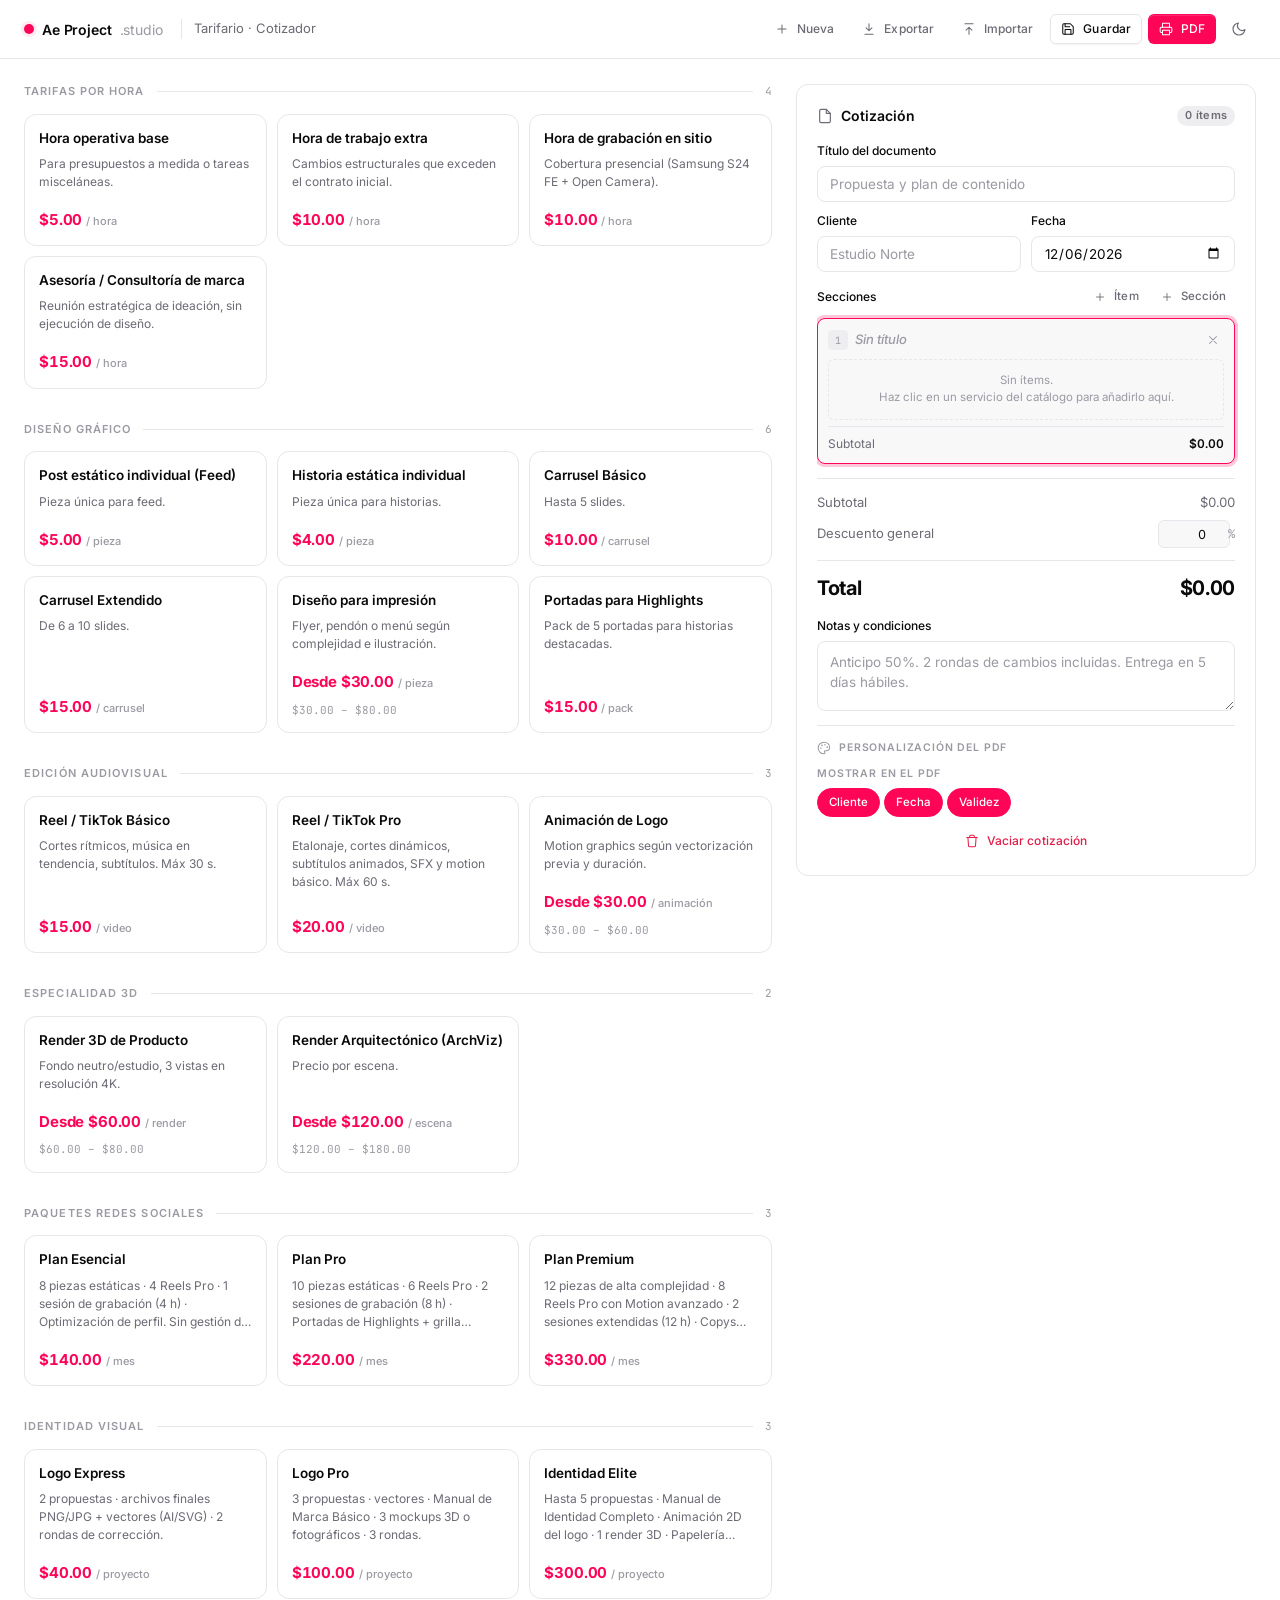
==== commit dd38bd40: "Add files via upload" ====
--- a/tarifario.html
+++ b/tarifario.html
@@ -766,7 +766,7 @@
    LOGO: coloca tu archivo en assets/logo.png (PNG con
    transparencia). Si no existe, se usará el "Ae" por defecto.
    ============================================================ */
-const LOGO_URL = "assets/logo.png";
+const LOGO_URL = "logo.png";
 
 /* ============================================================
    DATOS — edita aquí precios y servicios
@@ -1538,6 +1538,7 @@
       ? `<h2 class="print-section-title">${escapeHTML(sec.titulo)}</h2>`
       : '';
 
+    // Contenedor rosa para el subtotal de sección (solo si hay múltiples secciones)
     const subtotalHTML = multipleSections
       ? `<div class="print-section-subtotal"><span class="lbl">Subtotal sección</span><span class="val">${fmt(secSubtotal)}</span></div>`
       : '';
@@ -1566,15 +1567,15 @@
     ? `<div class="l"><span>Descuento (${d}%)</span><span>− ${fmt(sub - total)}</span></div>`
     : '';
 
-  const brandMark = `<img class="print-brand-logo" src="${LOGO_URL}" alt="" onerror="this.style.display='none'; this.nextElementSibling.style.display='flex'"><div class="print-brand-mark" style="display:none">Ae</div>`;
-
+  const brandMark = `
+    <img src="${LOGO_URL}" class="print-logo-img" alt="Logo" />
+  `;
+
+  // Solo mostramos el cliente, la fecha fue eliminada según tu instrucción
   const metaRows = [];
   if (state.pdfFields.cliente && state.cliente) {
     metaRows.push(`<div class="row"><span class="k">Cliente</span><span class="v">${escapeHTML(state.cliente)}</span></div>`);
   }
-  if (state.pdfFields.fecha && state.fecha) {
-    metaRows.push(`<div class="row"><span class="k">Fecha</span><span class="v">${formatDate(state.fecha)}</span></div>`);
-  }
   if (state.pdfFields.validez && EMPRESA.validez) {
     metaRows.push(`<div class="row"><span class="k">Validez</span><span class="v">${escapeHTML(EMPRESA.validez)}</span></div>`);
   }
@@ -1582,9 +1583,15 @@
     ? `<div class="print-meta">${metaRows.join('')}</div>`
     : '';
 
+  // Hipervínculos en contacto
+  const igLink = EMPRESA.web.replace('@', '');
+  // Limpiar el teléfono para WhatsApp (solo números)
+  const waLink = EMPRESA.telefono.replace(/[^0-9]/g, '');
+
   $('#printArea').innerHTML = `
     <div class="print-doc">
 
+      <!-- HEADER ROSA -->
       <header class="print-header">
         <div class="print-brand">
           ${brandMark}
@@ -1595,17 +1602,19 @@
             <div class="print-brand-tag">${escapeHTML(EMPRESA.tagline)}</div>
           </div>
         </div>
+    
         <div class="print-contact">
-          <div>${escapeHTML(EMPRESA.email)}</div>
-          <div>${escapeHTML(EMPRESA.web)}</div>
-          <div>${escapeHTML(EMPRESA.telefono)}</div>
+          <div><a href="mailto:${EMPRESA.email}">${EMPRESA.email}</a></div>
+          <div><a href="https://instagram.com/${igLink}" target="_blank">${EMPRESA.web}</a></div>
+          <div><a href="https://wa.me/${waLink}" target="_blank">${EMPRESA.telefono}</a></div>
         </div>
       </header>
 
+      <!-- Título de la cotización -->
       <div class="print-title-block">
         <div class="print-eyebrow">Cotización</div>
         <h1 class="print-title">
-          ${escapeHTML(state.titulo || 'Propuesta y plan de contenido')}
+          ${escapeHTML(state.titulo || 'Propuesta de servicios')}
         </h1>
       </div>
 
@@ -1615,6 +1624,7 @@
         ${sectionsHTML}
       </div>
 
+      <!-- TOTALES -->
       <div class="print-totals">
         <div class="l"><span>Subtotal</span><span>${fmt(sub)}</span></div>
         ${descLine}
@@ -1636,7 +1646,6 @@
     </div>
   `;
 }
-
 /* ============================================================
    EVENTOS
    ============================================================ */
--- a/assets/base.css
+++ b/assets/base.css
@@ -0,0 +1,1237 @@
+/* ============================================================
+   Ae Project (.studio) — UI Kit
+   base.css
+   ============================================================ */
+
+/* ---------- Reset ---------- */
+*, *::before, *::after { box-sizing: border-box; }
+* { margin: 0; padding: 0; }
+html { -webkit-text-size-adjust: 100%; scroll-behavior: smooth; }
+button, input, select, textarea { font: inherit; color: inherit; background: none; border: none; outline: none; }
+button { cursor: pointer; }
+img, svg { display: block; max-width: 100%; }
+a { color: inherit; text-decoration: none; }
+
+/* ---------- Tokens: Light (default) ---------- */
+:root {
+  /* Brand */
+  --brand: #FE0557;
+  --brand-hover: #e00450;
+  --brand-active: #c60346;
+  --brand-subtle: rgba(254, 5, 87, 0.08);
+  --brand-subtle-hover: rgba(254, 5, 87, 0.14);
+  --brand-contrast: #ffffff;
+  --brand-glow: rgba(254, 5, 87, 0.22);
+
+  /* Semantic */
+  --success: #10b981;
+  --success-subtle: rgba(16, 185, 129, 0.10);
+  --warning: #f59e0b;
+  --warning-subtle: rgba(245, 158, 11, 0.10);
+  --danger: #e11d48;
+  --danger-subtle: rgba(225, 29, 72, 0.10);
+  --info: #0ea5e9;
+  --info-subtle: rgba(14, 165, 233, 0.10);
+
+  /* Surfaces */
+  --bg: #ffffff;
+  --surface: #ffffff;
+  --surface-2: #f8f8f9;
+  --surface-3: #eeeef0;
+  --overlay: rgba(10, 10, 11, 0.45);
+
+  /* Borders */
+  --border: #e6e7eb;
+  --border-strong: #d1d3d9;
+
+  /* Text */
+  --text: #0a0a0b;
+  --text-muted: #6b6b75;
+  --text-subtle: #9a9aa3;
+
+  /* Elevation */
+  --shadow-xs: 0 1px 2px rgba(10, 10, 11, 0.05);
+  --shadow-sm: 0 1px 3px rgba(10, 10, 11, 0.07), 0 1px 2px rgba(10, 10, 11, 0.04);
+  --shadow-md: 0 4px 12px rgba(10, 10, 11, 0.08), 0 2px 4px rgba(10, 10, 11, 0.04);
+  --shadow-lg: 0 12px 32px rgba(10, 10, 11, 0.10), 0 4px 8px rgba(10, 10, 11, 0.04);
+  --shadow-xl: 0 24px 56px rgba(10, 10, 11, 0.14), 0 8px 16px rgba(10, 10, 11, 0.06);
+  --ring-brand: 0 0 0 3px var(--brand-glow);
+
+  /* Radius */
+  --r-xs: 4px;
+  --r-sm: 6px;
+  --r-md: 8px;
+  --r-lg: 12px;
+  --r-xl: 16px;
+  --r-full: 999px;
+
+  /* Spacing */
+  --s-1: 4px; --s-2: 8px; --s-3: 12px; --s-4: 16px;
+  --s-5: 20px; --s-6: 24px; --s-8: 32px; --s-10: 40px;
+  --s-12: 48px; --s-16: 64px;
+
+  /* Type */
+  --font-sans: 'Inter', system-ui, -apple-system, 'Segoe UI', Roboto, sans-serif;
+  --font-mono: 'JetBrains Mono', ui-monospace, 'SF Mono', Menlo, Consolas, monospace;
+
+  /* Motion */
+  --ease: cubic-bezier(0.2, 0.8, 0.2, 1);
+  --dur: 180ms;
+
+  color-scheme: light;
+}
+
+/* ---------- Tokens: Dark ---------- */
+[data-theme="dark"] {
+  --brand: #FE0557;
+  --brand-hover: #ff2a71;
+  --brand-active: #e00450;
+  --brand-subtle: rgba(254, 5, 87, 0.16);
+  --brand-subtle-hover: rgba(254, 5, 87, 0.24);
+  --brand-glow: rgba(254, 5, 87, 0.30);
+
+  --success: #34d399;
+  --success-subtle: rgba(52, 211, 153, 0.14);
+  --warning: #fbbf24;
+  --warning-subtle: rgba(251, 191, 36, 0.14);
+  --danger: #fb7185;
+  --danger-subtle: rgba(251, 113, 133, 0.14);
+  --info: #38bdf8;
+  --info-subtle: rgba(56, 189, 248, 0.14);
+
+  --bg: #0a0a0b;
+  --surface: #131316;
+  --surface-2: #18181c;
+  --surface-3: #1f1f24;
+  --overlay: rgba(0, 0, 0, 0.65);
+
+  --border: #232329;
+  --border-strong: #33333b;
+
+  --text: #f5f5f7;
+  --text-muted: #909099;
+  --text-subtle: #5c5c66;
+
+  --shadow-xs: 0 1px 2px rgba(0, 0, 0, 0.5);
+  --shadow-sm: 0 1px 3px rgba(0, 0, 0, 0.5), 0 1px 2px rgba(0, 0, 0, 0.4);
+  --shadow-md: 0 4px 12px rgba(0, 0, 0, 0.5), 0 2px 4px rgba(0, 0, 0, 0.4);
+  --shadow-lg: 0 12px 32px rgba(0, 0, 0, 0.55), 0 4px 8px rgba(0, 0, 0, 0.4);
+  --shadow-xl: 0 24px 56px rgba(0, 0, 0, 0.65), 0 8px 16px rgba(0, 0, 0, 0.45);
+
+  color-scheme: dark;
+}
+
+/* ---------- Base ---------- */
+body {
+  font-family: var(--font-sans);
+  font-size: 14px;
+  line-height: 1.5;
+  color: var(--text);
+  background: var(--bg);
+  -webkit-font-smoothing: antialiased;
+  -moz-osx-font-smoothing: grayscale;
+  transition: background-color var(--dur) var(--ease), color var(--dur) var(--ease);
+}
+
+::selection { background: var(--brand); color: var(--brand-contrast); }
+:focus-visible { outline: none; box-shadow: var(--ring-brand); }
+
+/* ---------- Typography ---------- */
+h1, h2, h3, h4 { font-weight: 600; letter-spacing: -0.01em; line-height: 1.25; }
+h1 { font-size: 34px; letter-spacing: -0.025em; }
+h2 { font-size: 22px; letter-spacing: -0.015em; }
+h3 { font-size: 16px; }
+h4 { font-size: 14px; }
+p { color: var(--text-muted); }
+small { font-size: 12px; color: var(--text-muted); }
+code, .mono {
+  font-family: var(--font-mono);
+  font-size: 12px;
+  font-variant-numeric: tabular-nums;
+  letter-spacing: -0.01em;
+}
+.muted { color: var(--text-muted); }
+.subtle { color: var(--text-subtle); }
+.label {
+  font-size: 11px;
+  font-weight: 500;
+  letter-spacing: 0.08em;
+  text-transform: uppercase;
+  color: var(--text-subtle);
+}
+
+/* ---------- Icons ---------- */
+.icon { width: 16px; height: 16px; flex-shrink: 0; }
+.icon-sm { width: 14px; height: 14px; }
+.icon-lg { width: 20px; height: 20px; }
+.icon svg, svg.icon { fill: none; stroke: currentColor; stroke-width: 1.75; stroke-linecap: round; stroke-linejoin: round; }
+
+/* ============================================================
+   HEADER COMPARTIDO
+   ============================================================ */
+
+.brand {
+  display: flex;
+  align-items: center;
+  gap: 8px;
+  font-weight: 600;
+  letter-spacing: -0.01em;
+}
+.brand-dot {
+  width: 10px;
+  height: 10px;
+  border-radius: 50%;
+  background: var(--brand);
+  box-shadow: 0 0 0 3px var(--brand-subtle);
+}
+.brand-name {
+  color: var(--text);
+  font-size: 14px;
+}
+.brand-tld {
+  color: var(--text-subtle);
+  font-size: 14px;
+  font-weight: 400;
+}
+
+.theme-toggle {
+  width: 34px;
+  height: 34px;
+  display: inline-flex;
+  align-items: center;
+  justify-content: center;
+  border-radius: var(--r-md);
+  color: var(--text-muted);
+  transition: all var(--dur) var(--ease);
+}
+.theme-toggle:hover { background: var(--surface-2); color: var(--text); }
+.theme-toggle .icon-sun { display: none; }
+[data-theme="dark"] .theme-toggle .icon-sun { display: block; }
+[data-theme="dark"] .theme-toggle .icon-moon { display: none; }
+
+/* ============================================================
+   COMPONENTS
+   ============================================================ */
+
+/* ---------- Button ---------- */
+.btn {
+  display: inline-flex;
+  align-items: center;
+  justify-content: center;
+  gap: var(--s-2);
+  height: 36px;
+  padding: 0 14px;
+  border-radius: var(--r-md);
+  font-size: 13px;
+  font-weight: 500;
+  letter-spacing: 0.005em;
+  border: 1px solid transparent;
+  white-space: nowrap;
+  user-select: none;
+  transition: background var(--dur) var(--ease), border-color var(--dur) var(--ease),
+              color var(--dur) var(--ease), transform var(--dur) var(--ease),
+              box-shadow var(--dur) var(--ease);
+}
+.btn:disabled { opacity: 0.45; pointer-events: none; }
+.btn:active { transform: translateY(1px); }
+
+.btn-primary {
+  background: var(--brand);
+  color: var(--brand-contrast);
+  box-shadow: 0 1px 0 rgba(0,0,0,0.04), inset 0 1px 0 rgba(255,255,255,0.14);
+}
+.btn-primary:hover { background: var(--brand-hover); }
+.btn-primary:active { background: var(--brand-active); }
+
+.btn-secondary {
+  background: var(--surface);
+  color: var(--text);
+  border-color: var(--border);
+  box-shadow: var(--shadow-xs);
+}
+.btn-secondary:hover { background: var(--surface-2); border-color: var(--border-strong); }
+
+.btn-ghost { background: transparent; color: var(--text-muted); }
+.btn-ghost:hover { background: var(--surface-2); color: var(--text); }
+
+.btn-danger { background: var(--danger); color: #fff; }
+.btn-danger:hover { filter: brightness(1.08); }
+
+.btn-sm { height: 30px; padding: 0 10px; font-size: 12px; border-radius: var(--r-sm); }
+.btn-lg { height: 44px; padding: 0 20px; font-size: 14px; border-radius: var(--r-lg); }
+.btn-icon { width: 36px; padding: 0; }
+.btn-icon.btn-sm { width: 30px; }
+.btn-icon.btn-lg { width: 44px; }
+
+/* ---------- Field / Inputs ---------- */
+.field { display: flex; flex-direction: column; gap: 6px; }
+.field-label { font-size: 12px; font-weight: 500; color: var(--text); }
+.field-hint { font-size: 12px; color: var(--text-muted); }
+.field-error { font-size: 12px; color: var(--danger); }
+
+.input, .textarea, .select {
+  width: 100%;
+  height: 36px;
+  padding: 0 12px;
+  background: var(--surface);
+  border: 1px solid var(--border);
+  border-radius: var(--r-md);
+  color: var(--text);
+  font-size: 13.5px;
+  transition: border-color var(--dur) var(--ease), box-shadow var(--dur) var(--ease),
+              background var(--dur) var(--ease);
+}
+.input::placeholder, .textarea::placeholder { color: var(--text-subtle); }
+.input:hover, .textarea:hover, .select:hover { border-color: var(--border-strong); }
+.input:focus, .textarea:focus, .select:focus {
+  outline: none;
+  border-color: var(--brand);
+  box-shadow: var(--ring-brand);
+}
+.textarea {
+  height: auto;
+  min-height: 84px;
+  padding: 10px 12px;
+  resize: vertical;
+  line-height: 1.5;
+}
+.select {
+  appearance: none;
+  background-image: url("data:image/svg+xml,%3Csvg xmlns='http://www.w3.org/2000/svg' width='12' height='12' viewBox='0 0 24 24' fill='none' stroke='%239a9aa3' stroke-width='2' stroke-linecap='round' stroke-linejoin='round'%3E%3Cpolyline points='6 9 12 15 18 9'/%3E%3C/svg%3E");
+  background-repeat: no-repeat;
+  background-position: right 12px center;
+  padding-right: 32px;
+  cursor: pointer;
+}
+.input.error { border-color: var(--danger); }
+.input.error:focus { box-shadow: 0 0 0 3px rgba(225, 29, 72, 0.18); }
+.input:disabled, .textarea:disabled, .select:disabled {
+  background: var(--surface-2);
+  color: var(--text-subtle);
+  cursor: not-allowed;
+  opacity: 0.7;
+}
+
+.input-wrap { position: relative; }
+.input-wrap .input-icon {
+  position: absolute;
+  left: 12px;
+  top: 50%;
+  transform: translateY(-50%);
+  width: 16px; height: 16px;
+  color: var(--text-subtle);
+  pointer-events: none;
+}
+.input.with-icon { padding-left: 36px; }
+.input-wrap .input-suffix {
+  position: absolute;
+  right: 12px;
+  top: 50%;
+  transform: translateY(-50%);
+  font-family: var(--font-mono);
+  font-size: 12px;
+  color: var(--text-subtle);
+  pointer-events: none;
+}
+
+/* ---------- Checkbox ---------- */
+.checkbox {
+  display: inline-flex;
+  align-items: center;
+  gap: 10px;
+  cursor: pointer;
+  user-select: none;
+  font-size: 13.5px;
+  color: var(--text);
+}
+.checkbox input { position: absolute; opacity: 0; pointer-events: none; }
+.checkbox .box {
+  width: 18px; height: 18px;
+  border-radius: var(--r-xs);
+  border: 1.5px solid var(--border-strong);
+  background: var(--surface);
+  display: flex; align-items: center; justify-content: center;
+  transition: all var(--dur) var(--ease);
+  flex-shrink: 0;
+}
+.checkbox .box svg { width: 12px; height: 12px; stroke: #fff; stroke-width: 2.5; opacity: 0; transform: scale(0.7); transition: all var(--dur) var(--ease); }
+.checkbox:hover .box { border-color: var(--text-subtle); }
+.checkbox input:checked ~ .box { background: var(--brand); border-color: var(--brand); }
+.checkbox input:checked ~ .box svg { opacity: 1; transform: scale(1); }
+.checkbox input:focus-visible ~ .box { box-shadow: var(--ring-brand); }
+.checkbox input:disabled ~ * { opacity: 0.5; cursor: not-allowed; }
+.checkbox.done span { text-decoration: line-through; color: var(--text-subtle); }
+
+/* ---------- Radio ---------- */
+.radio {
+  display: inline-flex;
+  align-items: center;
+  gap: 10px;
+  cursor: pointer;
+  user-select: none;
+  font-size: 13.5px;
+  color: var(--text);
+}
+.radio input { position: absolute; opacity: 0; pointer-events: none; }
+.radio .dot {
+  width: 18px; height: 18px;
+  border-radius: 50%;
+  border: 1.5px solid var(--border-strong);
+  background: var(--surface);
+  display: flex; align-items: center; justify-content: center;
+  transition: all var(--dur) var(--ease);
+  flex-shrink: 0;
+}
+.radio .dot::after {
+  content: '';
+  width: 8px; height: 8px;
+  border-radius: 50%;
+  background: #fff;
+  transform: scale(0);
+  transition: transform var(--dur) var(--ease);
+}
+.radio:hover .dot { border-color: var(--text-subtle); }
+.radio input:checked ~ .dot { background: var(--brand); border-color: var(--brand); }
+.radio input:checked ~ .dot::after { transform: scale(1); }
+.radio input:focus-visible ~ .dot { box-shadow: var(--ring-brand); }
+
+/* ---------- Switch ---------- */
+.switch {
+  display: inline-flex;
+  align-items: center;
+  gap: 10px;
+  cursor: pointer;
+  font-size: 13.5px;
+  color: var(--text);
+  user-select: none;
+}
+.switch input { position: absolute; opacity: 0; pointer-events: none; }
+.switch .track {
+  width: 36px; height: 20px;
+  border-radius: var(--r-full);
+  background: var(--surface-3);
+  border: 1px solid var(--border);
+  position: relative;
+  transition: all var(--dur) var(--ease);
+  flex-shrink: 0;
+}
+.switch .thumb {
+  position: absolute;
+  top: 50%; left: 2px;
+  transform: translateY(-50%);
+  width: 14px; height: 14px;
+  border-radius: 50%;
+  background: #fff;
+  box-shadow: 0 1px 2px rgba(0,0,0,0.15);
+  transition: left var(--dur) var(--ease);
+}
+.switch:hover .track { border-color: var(--border-strong); }
+.switch input:checked ~ .track { background: var(--brand); border-color: var(--brand); }
+.switch input:checked ~ .track .thumb { left: calc(100% - 16px); }
+.switch input:focus-visible ~ .track { box-shadow: var(--ring-brand); }
+.switch input:disabled ~ * { opacity: 0.5; cursor: not-allowed; }
+
+/* ---------- Slider ---------- */
+.slider {
+  -webkit-appearance: none;
+  appearance: none;
+  width: 100%;
+  height: 20px;
+  background: transparent;
+  cursor: pointer;
+}
+.slider::-webkit-slider-runnable-track {
+  height: 4px;
+  border-radius: 2px;
+  background: var(--surface-3);
+}
+.slider::-moz-range-track {
+  height: 4px;
+  border-radius: 2px;
+  background: var(--surface-3);
+}
+.slider::-webkit-slider-thumb {
+  -webkit-appearance: none;
+  appearance: none;
+  width: 16px; height: 16px;
+  border-radius: 50%;
+  background: var(--brand);
+  border: 2px solid var(--surface);
+  box-shadow: var(--shadow-sm);
+  margin-top: -6px;
+  transition: transform var(--dur) var(--ease);
+}
+.slider::-moz-range-thumb {
+  width: 16px; height: 16px;
+  border-radius: 50%;
+  background: var(--brand);
+  border: 2px solid var(--surface);
+  box-shadow: var(--shadow-sm);
+}
+.slider:hover::-webkit-slider-thumb { transform: scale(1.15); }
+.slider:focus-visible::-webkit-slider-thumb { box-shadow: var(--ring-brand); }
+
+/* ---------- Chip ---------- */
+.chip {
+  display: inline-flex;
+  align-items: center;
+  gap: 6px;
+  height: 26px;
+  padding: 0 10px;
+  background: var(--surface-2);
+  border: 1px solid var(--border);
+  border-radius: var(--r-full);
+  font-size: 12.5px;
+  font-weight: 500;
+  color: var(--text);
+  transition: all var(--dur) var(--ease);
+}
+.chip.brand { background: var(--brand-subtle); border-color: transparent; color: var(--brand); }
+.chip:hover { background: var(--surface-3); }
+.chip.brand:hover { background: var(--brand-subtle-hover); }
+.chip .x {
+  display: inline-flex;
+  align-items: center;
+  justify-content: center;
+  width: 16px; height: 16px;
+  border-radius: 50%;
+  opacity: 0.6;
+  cursor: pointer;
+  transition: all var(--dur) var(--ease);
+}
+.chip .x:hover { opacity: 1; background: var(--surface-3); }
+
+/* ---------- Filter chip (seleccionable) ---------- */
+.filter-chip {
+  font: inherit;
+  font-size: 11.5px;
+  font-weight: 500;
+  padding: 5px 11px;
+  border-radius: var(--r-full);
+  color: var(--text-muted);
+  background: var(--surface-2);
+  border: 1px solid var(--border);
+  cursor: pointer;
+  transition: all var(--dur) var(--ease);
+  white-space: nowrap;
+  display: inline-flex;
+  align-items: center;
+  gap: 4px;
+}
+.filter-chip:hover {
+  background: var(--surface-3);
+  border-color: var(--border-strong);
+  color: var(--text);
+}
+.filter-chip.active {
+  background: var(--brand);
+  color: #fff;
+  border-color: var(--brand);
+}
+.filter-chip .count {
+  font-family: var(--font-mono);
+  font-size: 10px;
+  opacity: 0.7;
+}
+
+/* ---------- Badge ---------- */
+.badge {
+  display: inline-flex;
+  align-items: center;
+  gap: 4px;
+  height: 20px;
+  padding: 0 8px;
+  border-radius: var(--r-full);
+  font-size: 11px;
+  font-weight: 600;
+  letter-spacing: 0.02em;
+  font-variant-numeric: tabular-nums;
+  background: var(--surface-3);
+  color: var(--text-muted);
+}
+.badge.brand { background: var(--brand); color: #fff; }
+.badge.subtle { background: var(--brand-subtle); color: var(--brand); }
+.badge.success { background: var(--success-subtle); color: var(--success); }
+.badge.warning { background: var(--warning-subtle); color: var(--warning); }
+.badge.danger  { background: var(--danger-subtle); color: var(--danger); }
+.badge.info    { background: var(--info-subtle); color: var(--info); }
+
+/* ---------- Avatar ---------- */
+.avatar {
+  display: inline-flex;
+  align-items: center;
+  justify-content: center;
+  width: 36px; height: 36px;
+  border-radius: 50%;
+  background: var(--surface-3);
+  color: var(--text-muted);
+  font-size: 12px;
+  font-weight: 600;
+  overflow: hidden;
+  flex-shrink: 0;
+  border: 1px solid var(--border);
+}
+.avatar.brand { background: var(--brand); color: #fff; border-color: transparent; }
+.avatar.sm { width: 28px; height: 28px; font-size: 11px; }
+.avatar.lg { width: 48px; height: 48px; font-size: 15px; }
+.avatar-group { display: inline-flex; }
+.avatar-group .avatar { margin-left: -10px; border: 2px solid var(--bg); }
+.avatar-group .avatar:first-child { margin-left: 0; }
+
+/* ---------- Card ---------- */
+.card {
+  background: var(--surface);
+  border: 1px solid var(--border);
+  border-radius: var(--r-lg);
+  padding: var(--s-5);
+  transition: border-color var(--dur) var(--ease), box-shadow var(--dur) var(--ease),
+              transform var(--dur) var(--ease);
+}
+.card:hover { border-color: var(--border-strong); }
+.card-interactive { cursor: pointer; }
+.card-interactive:hover { transform: translateY(-2px); box-shadow: var(--shadow-md); border-color: transparent; }
+.card-elevated { box-shadow: var(--shadow-md); border-color: transparent; }
+.card-head { display: flex; align-items: flex-start; gap: var(--s-3); margin-bottom: var(--s-3); }
+.card-title { font-size: 14px; font-weight: 600; margin-bottom: 2px; }
+.card-desc { font-size: 13px; color: var(--text-muted); line-height: 1.5; }
+.card-foot {
+  margin-top: var(--s-4);
+  padding-top: var(--s-4);
+  border-top: 1px solid var(--border);
+  display: flex; align-items: center; gap: var(--s-2);
+}
+
+/* ---------- Alert ---------- */
+.alert {
+  display: flex;
+  gap: 12px;
+  align-items: flex-start;
+  padding: 12px 14px;
+  border-radius: var(--r-md);
+  border: 1px solid;
+  font-size: 13.5px;
+}
+.alert .alert-icon { flex-shrink: 0; margin-top: 1px; }
+.alert .alert-title { font-weight: 600; font-size: 13.5px; margin-bottom: 2px; }
+.alert .alert-body { font-size: 13px; line-height: 1.5; }
+
+.alert-info    { background: var(--info-subtle); border-color: rgba(14,165,233,0.20); color: var(--info); }
+.alert-info    .alert-body { color: var(--text-muted); }
+.alert-success { background: var(--success-subtle); border-color: rgba(16,185,129,0.20); color: var(--success); }
+.alert-success .alert-body { color: var(--text-muted); }
+.alert-warning { background: var(--warning-subtle); border-color: rgba(245,158,11,0.25); color: var(--warning); }
+.alert-warning .alert-body { color: var(--text-muted); }
+.alert-danger  { background: var(--danger-subtle); border-color: rgba(225,29,72,0.22); color: var(--danger); }
+.alert-danger  .alert-body { color: var(--text-muted); }
+
+/* ---------- Toast ---------- */
+.toast {
+  display: flex;
+  gap: 12px;
+  align-items: flex-start;
+  padding: 12px 14px;
+  background: var(--surface);
+  border: 1px solid var(--border);
+  border-radius: var(--r-md);
+  box-shadow: var(--shadow-lg);
+  min-width: 300px;
+  max-width: 420px;
+  font-size: 13px;
+}
+.toast .toast-icon { flex-shrink: 0; margin-top: 2px; color: var(--text-muted); }
+.toast.brand .toast-icon { color: var(--brand); }
+.toast.success .toast-icon { color: var(--success); }
+.toast.danger .toast-icon { color: var(--danger); }
+.toast .toast-title { font-weight: 600; font-size: 13.5px; }
+.toast .toast-desc { color: var(--text-muted); font-size: 12.5px; margin-top: 2px; line-height: 1.45; }
+.toast .toast-close { margin-left: auto; color: var(--text-subtle); }
+
+/* ---------- Tabs ---------- */
+.tabs {
+  display: inline-flex;
+  gap: 2px;
+  padding: 3px;
+  background: var(--surface-2);
+  border: 1px solid var(--border);
+  border-radius: var(--r-md);
+}
+.tabs .tab {
+  padding: 6px 14px;
+  border-radius: var(--r-sm);
+  font-size: 13px;
+  font-weight: 500;
+  color: var(--text-muted);
+  cursor: pointer;
+  transition: all var(--dur) var(--ease);
+  white-space: nowrap;
+}
+.tabs .tab:hover { color: var(--text); }
+.tabs .tab.active {
+  background: var(--surface);
+  color: var(--text);
+  box-shadow: var(--shadow-xs);
+}
+
+.tabs-underline {
+  display: flex;
+  gap: 24px;
+  border-bottom: 1px solid var(--border);
+  padding: 0;
+  background: transparent;
+  border-radius: 0;
+  width: 100%;
+}
+.tabs-underline .tab {
+  padding: 10px 0;
+  border-radius: 0;
+  background: transparent;
+  box-shadow: none;
+  color: var(--text-muted);
+  position: relative;
+  font-size: 13.5px;
+}
+.tabs-underline .tab.active { background: transparent; color: var(--text); box-shadow: none; }
+.tabs-underline .tab.active::after {
+  content: '';
+  position: absolute;
+  bottom: -1px; left: 0; right: 0;
+  height: 2px;
+  background: var(--brand);
+  border-radius: 2px 2px 0 0;
+}
+
+/* ---------- Progress bar ---------- */
+.progress {
+  height: 6px;
+  background: var(--surface-3);
+  border-radius: var(--r-full);
+  overflow: hidden;
+  width: 100%;
+}
+.progress .bar {
+  height: 100%;
+  background: var(--brand);
+  border-radius: inherit;
+  transition: width 400ms var(--ease);
+}
+.progress.thin { height: 4px; }
+.progress.thick { height: 10px; }
+
+/* ---------- Progress ring ---------- */
+.progress-ring {
+  width: 48px; height: 48px;
+  transform: rotate(-90deg);
+  flex-shrink: 0;
+}
+.progress-ring circle { fill: none; stroke-width: 3; }
+.progress-ring .ring-bg { stroke: var(--surface-3); }
+.progress-ring .ring-fg {
+  stroke: var(--brand);
+  stroke-linecap: round;
+  stroke-dasharray: 94.2;
+  stroke-dashoffset: calc(94.2 - (94.2 * var(--p, 0)) / 100);
+  transition: stroke-dashoffset 500ms var(--ease);
+}
+.progress-ring.sm { width: 32px; height: 32px; }
+.progress-ring.lg { width: 64px; height: 64px; }
+
+/* ---------- Spinner ---------- */
+.spinner {
+  width: 20px; height: 20px;
+  border: 2px solid var(--surface-3);
+  border-top-color: var(--brand);
+  border-radius: 50%;
+  animation: spin 0.75s linear infinite;
+  flex-shrink: 0;
+}
+.spinner.sm { width: 14px; height: 14px; border-width: 1.5px; }
+.spinner.lg { width: 32px; height: 32px; border-width: 3px; }
+.spinner.muted { border-top-color: var(--text-muted); }
+.spinner.white { border-color: rgba(255,255,255,0.35); border-top-color: #fff; }
+@keyframes spin { to { transform: rotate(360deg); } }
+
+/* ---------- Skeleton ---------- */
+.skeleton {
+  background: linear-gradient(90deg, var(--surface-2) 0%, var(--surface-3) 50%, var(--surface-2) 100%);
+  background-size: 200% 100%;
+  animation: shimmer 1.5s linear infinite;
+  border-radius: var(--r-sm);
+  height: 12px;
+}
+.skeleton.text { height: 10px; margin: 6px 0; }
+.skeleton.title { height: 14px; width: 40%; }
+.skeleton.block { height: 80px; border-radius: var(--r-md); }
+.skeleton.circle { border-radius: 50%; width: 36px; height: 36px; }
+@keyframes shimmer { to { background-position: -200% 0; } }
+
+/* ---------- Divider ---------- */
+.divider {
+  height: 1px;
+  background: var(--border);
+  border: 0;
+  margin: var(--s-5) 0;
+}
+
+/* ---------- Breadcrumb ---------- */
+.breadcrumb {
+  display: flex;
+  align-items: center;
+  gap: 6px;
+  font-size: 12.5px;
+  color: var(--text-muted);
+}
+.breadcrumb a { color: var(--text-muted); transition: color var(--dur) var(--ease); }
+.breadcrumb a:hover { color: var(--text); }
+.breadcrumb .sep { color: var(--text-subtle); }
+.breadcrumb .current { color: var(--text); font-weight: 500; }
+
+/* ---------- Tooltip ---------- */
+.tooltip { position: relative; display: inline-flex; }
+.tooltip::after {
+  content: attr(data-tip);
+  position: absolute;
+  bottom: calc(100% + 8px);
+  left: 50%;
+  transform: translateX(-50%) translateY(4px);
+  background: var(--text);
+  color: var(--bg);
+  font-size: 11.5px;
+  font-weight: 500;
+  padding: 5px 9px;
+  border-radius: var(--r-sm);
+  white-space: nowrap;
+  opacity: 0;
+  pointer-events: none;
+  transition: opacity var(--dur) var(--ease), transform var(--dur) var(--ease);
+  z-index: 10;
+}
+.tooltip:hover::after { opacity: 1; transform: translateX(-50%) translateY(0); }
+
+/* ---------- Table ---------- */
+.table { width: 100%; border-collapse: collapse; font-size: 13px; }
+.table th {
+  text-align: left;
+  font-size: 11px;
+  font-weight: 500;
+  text-transform: uppercase;
+  letter-spacing: 0.06em;
+  color: var(--text-subtle);
+  padding: 10px 12px;
+  border-bottom: 1px solid var(--border);
+}
+.table td {
+  padding: 12px;
+  border-bottom: 1px solid var(--border);
+  color: var(--text);
+}
+.table tr:last-child td { border-bottom: 0; }
+.table tr:hover td { background: var(--surface-2); }
+
+/* ---------- Modal ---------- */
+.modal {
+  position: fixed; inset: 0;
+  display: none;
+  align-items: center; justify-content: center;
+  z-index: 100;
+}
+.modal.on { display: flex; }
+.modal-backdrop {
+  position: absolute; inset: 0;
+  background: var(--overlay);
+  backdrop-filter: blur(6px);
+  animation: fadeIn 160ms var(--ease);
+}
+.modal-panel {
+  position: relative;
+  background: var(--surface);
+  border: 1px solid var(--border);
+  border-radius: var(--r-lg);
+  box-shadow: var(--shadow-xl);
+  width: min(460px, calc(100% - 32px));
+  padding: var(--s-6);
+  animation: modalIn 220ms var(--ease);
+}
+@keyframes fadeIn { from { opacity: 0; } }
+@keyframes modalIn { from { opacity: 0; transform: scale(0.96) translateY(10px); } }
+
+/* ============================================================
+   PRINT — Documento editorial
+   ============================================================ */
+
+#printArea { display: none; }
+
+.print-doc {
+  font-family: var(--font-sans);
+  color: #111;
+  background: #fff;
+  font-size: 12.5px;
+  line-height: 1.5;
+}
+
+/* Cabecera: marca a la izquierda, contacto a la derecha */
+.print-header {
+  display: flex;
+  justify-content: space-between;
+  align-items: flex-start;
+  padding-bottom: 20px;
+  border-bottom: 2px solid #111;
+  margin-bottom: 32px;
+}
+.print-brand { display: flex; align-items: center; gap: 12px; }
+.print-brand-mark {
+  width: 34px; height: 34px;
+  border-radius: 8px;
+  background: #FE0557;
+  color: #fff;
+  font-size: 12px;
+  font-weight: 700;
+  display: flex; align-items: center; justify-content: center;
+  letter-spacing: -0.02em;
+}
+.print-brand-name { font-size: 15px; font-weight: 600; letter-spacing: -0.01em; }
+.print-brand-name span { color: #999; font-weight: 400; }
+.print-brand-tag {
+  font-size: 10px;
+  color: #777;
+  letter-spacing: 0.12em;
+  text-transform: uppercase;
+  margin-top: 3px;
+}
+.print-contact {
+  text-align: right;
+  font-size: 11px;
+  color: #666;
+  line-height: 1.7;
+}
+.print-contact div:first-child { color: #111; font-weight: 500; }
+
+/* Título del documento */
+.print-title-block { margin-bottom: 26px; }
+.print-eyebrow {
+  font-size: 10px;
+  letter-spacing: 0.2em;
+  text-transform: uppercase;
+  color: #FE0557;
+  font-weight: 600;
+  margin-bottom: 8px;
+}
+.print-title {
+  font-size: 22px;
+  font-weight: 700;
+  letter-spacing: -0.015em;
+  line-height: 1.2;
+  margin: 0;
+  text-transform: uppercase;
+}
+
+/* Meta: cliente, proyecto, fecha, validez */
+.print-meta {
+  display: grid;
+  grid-template-columns: 1fr 1fr;
+  gap: 8px 48px;
+  padding: 16px 0 24px;
+  border-bottom: 1px solid #e5e5e5;
+  margin-bottom: 26px;
+}
+.print-meta .row { display: flex; gap: 10px; font-size: 12px; }
+.print-meta .k { color: #888; min-width: 64px; }
+.print-meta .v { color: #111; font-weight: 500; }
+
+/* Tabla */
+.print-table {
+  width: 100%;
+  border-collapse: collapse;
+  font-size: 12.5px;
+  margin-bottom: 22px;
+}
+.print-table th {
+  text-align: left;
+  font-size: 10px;
+  font-weight: 600;
+  text-transform: uppercase;
+  letter-spacing: 0.12em;
+  color: #888;
+  padding: 0 12px 10px 0;
+  border-bottom: 1px solid #111;
+}
+.print-table th.num,
+.print-table td.num { text-align: right; padding-right: 0; }
+.print-table td {
+  padding: 14px 12px 14px 0;
+  border-bottom: 1px solid #eee;
+  vertical-align: top;
+}
+.print-table td:last-child { padding-right: 0; }
+.print-table tr:last-child td { border-bottom: 0; }
+.print-table .c-name { font-weight: 600; color: #111; width: 34%; }
+.print-table .c-desc { color: #555; font-size: 12px; line-height: 1.55; }
+.print-table .c-price {
+  font-weight: 600;
+  color: #111;
+  white-space: nowrap;
+  width: 100px;
+  font-variant-numeric: tabular-nums;
+}
+.print-table .c-price small {
+  display: block;
+  font-weight: 400;
+  color: #999;
+  font-size: 11px;
+  margin-top: 2px;
+  letter-spacing: 0;
+}
+.print-table .incluido {
+  color: #FE0557;
+  font-weight: 600;
+  font-size: 10.5px;
+  letter-spacing: 0.12em;
+  text-transform: uppercase;
+}
+
+/* Totales */
+.print-totals {
+  margin-left: auto;
+  width: 280px;
+  padding-top: 8px;
+}
+.print-totals .l {
+  display: flex;
+  justify-content: space-between;
+  padding: 6px 0;
+  font-size: 12.5px;
+  color: #555;
+  font-variant-numeric: tabular-nums;
+}
+.print-totals .l.big {
+  border-top: 2px solid #111;
+  margin-top: 10px;
+  padding-top: 14px;
+  font-size: 17px;
+  font-weight: 700;
+  color: #111;
+  letter-spacing: -0.01em;
+}
+
+/* Notas y condiciones */
+.print-notes {
+  margin-top: 36px;
+  padding-top: 20px;
+  border-top: 1px solid #e5e5e5;
+  font-size: 12px;
+  color: #444;
+  white-space: pre-wrap;
+  line-height: 1.65;
+}
+.print-notes strong {
+  display: block;
+  color: #111;
+  margin-bottom: 6px;
+  font-size: 10px;
+  text-transform: uppercase;
+  letter-spacing: 0.14em;
+}
+
+/* Pie de página */
+.print-footer {
+  margin-top: 56px;
+  padding-top: 14px;
+  border-top: 1px solid #e5e5e5;
+  font-size: 10.5px;
+  color: #999;
+  display: flex;
+  justify-content: space-between;
+  letter-spacing: 0.02em;
+}
+
+/* ---------- @media print ---------- */
+@media print {
+  @page { size: A4; margin: 18mm 16mm; }
+
+  body { background: #fff !important; color: #111 !important; }
+  body > *:not(#printArea) { display: none !important; }
+  #printArea { display: block !important; }
+
+  /* Evita cortes feos dentro de filas o bloques */
+  .print-table tr,
+  .print-totals,
+  .print-notes { break-inside: avoid; }
+
+  .print-header { break-after: avoid; }
+  .print-title-block { break-after: avoid; }
+    /* ============================================================
+     FOOTER PINNED + SECCIONES
+     ============================================================ */
+  .print-doc {
+    display: flex;
+    flex-direction: column;
+    min-height: 100vh;
+  }
+  .print-footer {
+    margin-top: auto;
+    break-inside: avoid;
+  }
+  .print-section {
+    break-inside: auto;
+  }
+  .print-section-title {
+    break-after: avoid;
+  }
+}
+
+/* Logo del PDF */
+.print-brand-logo {
+  max-width: 130px;
+  max-height: 42px;
+  object-fit: contain;
+  display: block;
+}
+
+/* Secciones dentro del PDF */
+.print-section {
+  margin-bottom: 22px;
+}
+.print-section:last-child { margin-bottom: 0; }
+.print-section-title {
+  font-size: 14px;
+  font-weight: 700;
+  letter-spacing: -0.01em;
+  color: #111;
+  margin: 0 0 12px;
+  padding-bottom: 6px;
+  border-bottom: 2px solid #111;
+  text-transform: uppercase;
+}
+.print-section-subtotal {
+  display: flex;
+  justify-content: flex-end;
+  gap: 20px;
+  padding-top: 10px;
+  padding-bottom: 4px;
+  font-size: 12.5px;
+  color: #444;
+  font-variant-numeric: tabular-nums;
+}
+.print-section-subtotal .lbl { color: #888; }
+.print-section-subtotal .val { font-weight: 600; color: #111; }
+
+/* ============================================================
+   STYLEGUIDE LAYOUT (solo para UI.html · se puede borrar en el futuro)
+   ============================================================ */
+
+.sg-header {
+  position: sticky; top: 0;
+  z-index: 50;
+  display: flex; align-items: center; gap: 16px;
+  padding: 14px 28px;
+  background: color-mix(in srgb, var(--bg) 82%, transparent);
+  backdrop-filter: blur(14px);
+  -webkit-backdrop-filter: blur(14px);
+  border-bottom: 1px solid var(--border);
+}
+.sg-spacer { flex: 1; }
+.sg-tag {
+  font-family: var(--font-mono);
+  font-size: 11px;
+  color: var(--text-subtle);
+  padding: 3px 8px;
+  border: 1px solid var(--border);
+  border-radius: var(--r-full);
+}
+.sg-nav {
+  position: sticky; top: 65px;
+  z-index: 40;
+  display: flex; gap: 4px;
+  padding: 10px 28px;
+  background: color-mix(in srgb, var(--bg) 82%, transparent);
+  backdrop-filter: blur(14px);
+  -webkit-backdrop-filter: blur(14px);
+  border-bottom: 1px solid var(--border);
+  overflow-x: auto;
+  scrollbar-width: none;
+}
+.sg-nav::-webkit-scrollbar { display: none; }
+.sg-nav a {
+  font-family: var(--font-mono);
+  font-size: 11.5px;
+  color: var(--text-muted);
+  padding: 5px 10px;
+  border-radius: var(--r-sm);
+  white-space: nowrap;
+  transition: all var(--dur) var(--ease);
+}
+.sg-nav a:hover { color: var(--text); background: var(--surface-2); }
+
+.sg-main {
+  max-width: 1080px;
+  margin: 0 auto;
+  padding: 40px 28px 80px;
+}
+.sg-hero { margin-bottom: 56px; }
+.sg-hero h1 { margin-bottom: 10px; }
+.sg-hero p { font-size: 15px; max-width: 560px; line-height: 1.55; }
+
+.sg-section { margin-bottom: 56px; scroll-margin-top: 130px; }
+.sg-head {
+  display: grid;
+  grid-template-columns: auto 1fr;
+  column-gap: 14px;
+  row-gap: 4px;
+  align-items: baseline;
+  margin-bottom: 16px;
+}
+.sg-num {
+  font-family: var(--font-mono);
+  font-size: 11px;
+  color: var(--text-subtle);
+  letter-spacing: 0.05em;
+  grid-row: 1 / 3;
+  padding-top: 4px;
+}
+.sg-head h2 { grid-column: 2; }
+.sg-desc {
+  grid-column: 2;
+  font-size: 13px;
+  color: var(--text-muted);
+}
+.sg-canvas {
+  background: var(--surface);
+  border: 1px solid var(--border);
+  border-radius: var(--r-lg);
+  padding: 24px;
+}
+.sg-row { display: flex; flex-wrap: wrap; gap: 10px; align-items: center; }
+.sg-row.center { align-items: center; }
+.sg-stack { display: flex; flex-direction: column; gap: 14px; }
+.sg-grid-2 { display: grid; grid-template-columns: 1fr 1fr; gap: 14px; }
+.sg-grid-3 { display: grid; grid-template-columns: repeat(3, 1fr); gap: 14px; }
+.sg-inline-label { margin: 22px 0 12px; }
+.sg-inline-label:first-child { margin-top: 0; }
+
+.swatches { display: grid; grid-template-columns: repeat(auto-fill, minmax(120px, 1fr)); gap: 12px; }
+.swatch-item { display: flex; flex-direction: column; gap: 6px; }
+.swatch {
+  aspect-ratio: 1;
+  border-radius: var(--r-md);
+  border: 1px solid var(--border);
+}
+.swatch-name { font-size: 12px; font-weight: 500; }
+.swatch-value { font-family: var(--font-mono); font-size: 11px; color: var(--text-subtle); }
+
+.elev-box {
+  height: 84px;
+  border-radius: var(--r-lg);
+  background: var(--surface);
+  display: flex; align-items: center; justify-content: center;
+  font-family: var(--font-mono);
+  font-size: 11px;
+  color: var(--text-subtle);
+}
+.task-list { display: flex; flex-direction: column; gap: 12px; }
+
+@media (max-width: 700px) {
+  .sg-main { padding: 24px 16px 60px; }
+  .sg-header { padding: 12px 16px; }
+  .sg-nav { padding: 8px 16px; top: 61px; }
+  .sg-grid-2, .sg-grid-3 { grid-template-columns: 1fr; }
+  h1 { font-size: 26px; }
+}
